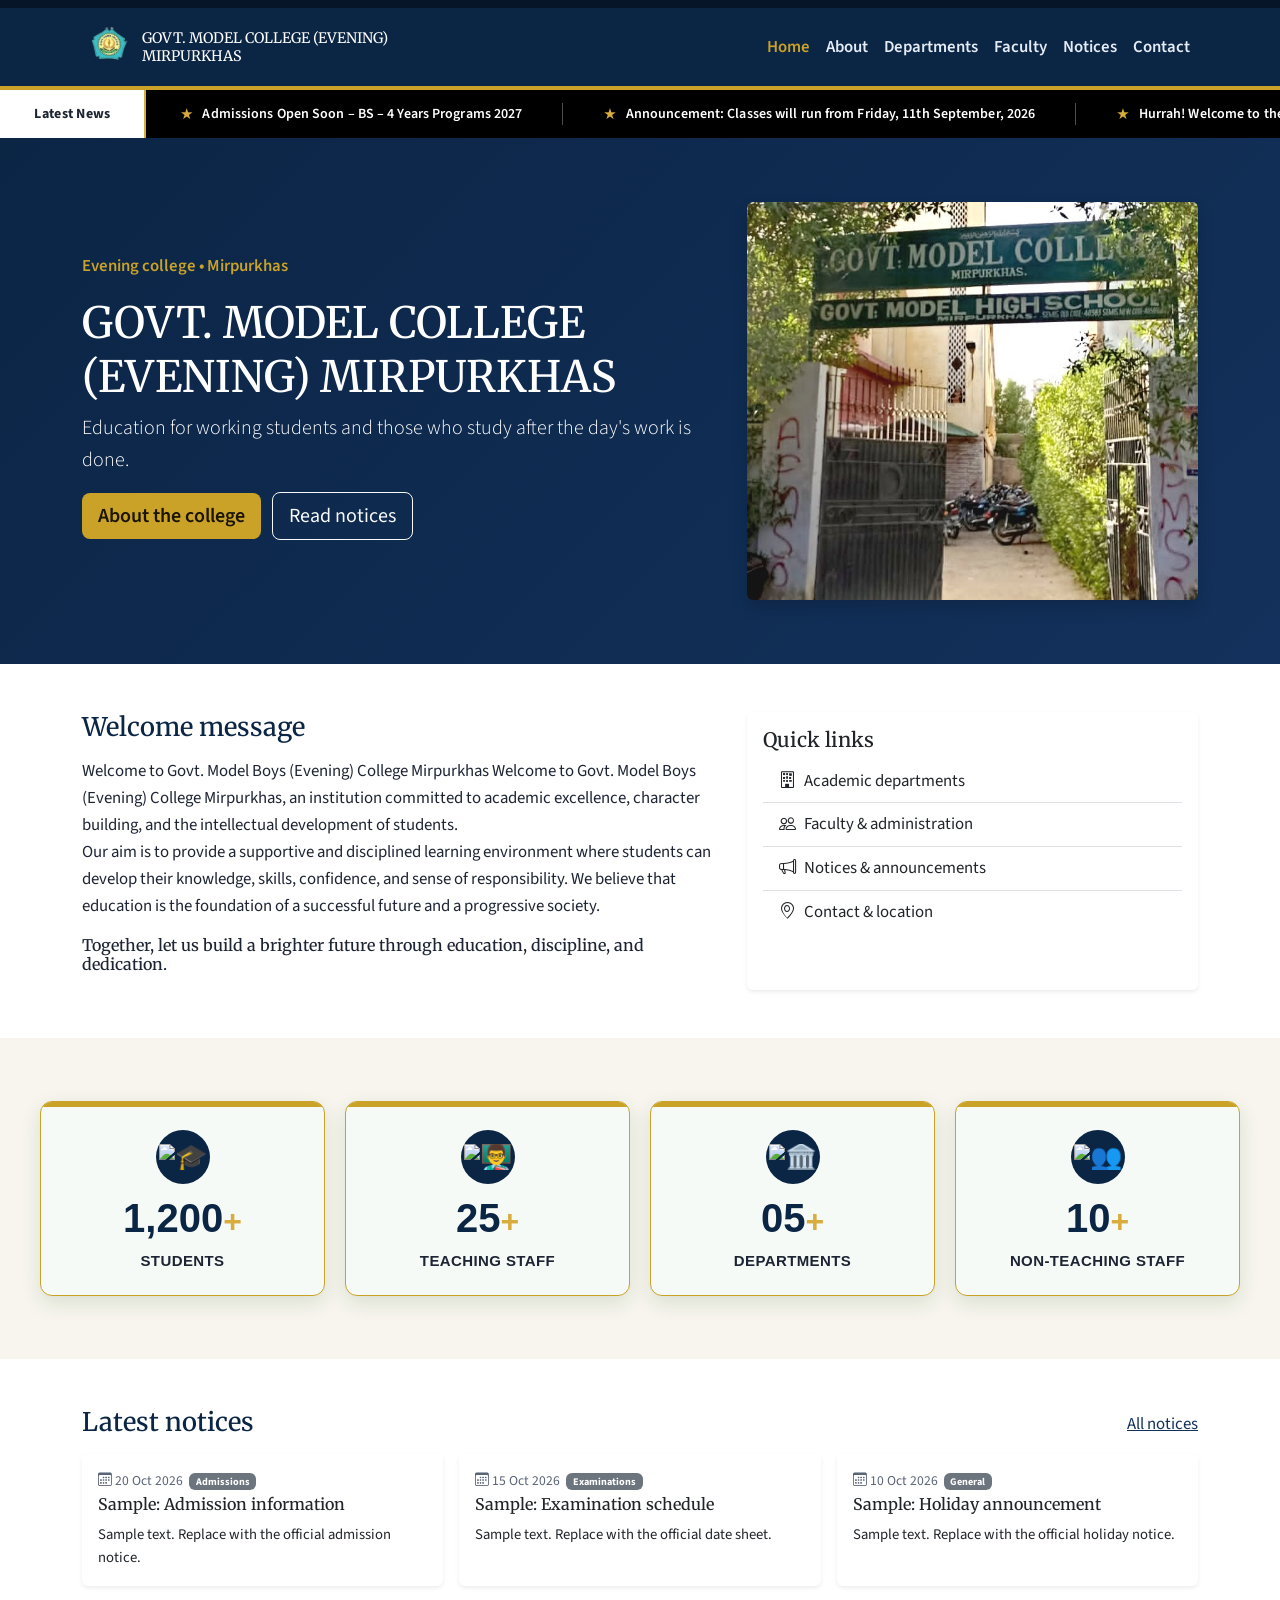
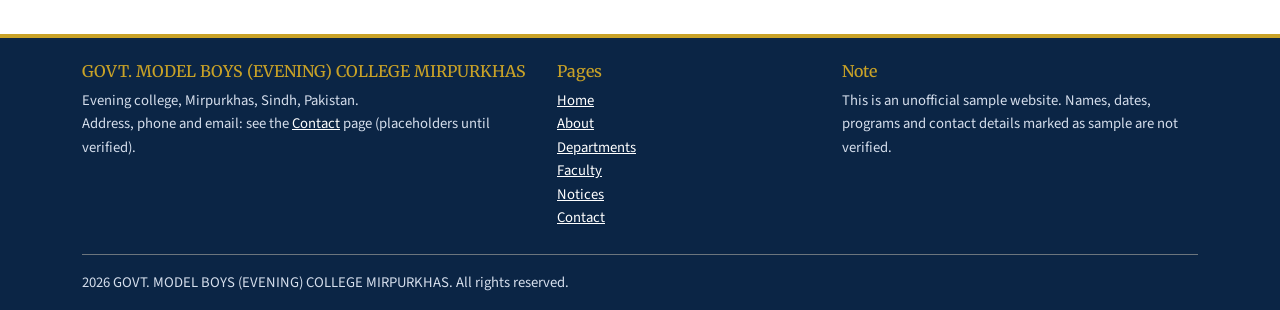
==== index.html @ 24ce6846 "Add files via upload" ====
<!DOCTYPE html>
<html lang="en"><head><meta charset="utf-8"><meta name="viewport" content="width=device-width, initial-scale=1">
<title>Home | GOVT. MODEL COLLEGE (EVENING) MIRPURKHAS</title>
<meta name="description" content="Official-style website of Govt. Model Boys (Evening) College Mirpurkhas: about, departments, faculty, notices and contact.">
<meta property="og:title" content="Home | GOVT. MODEL BOYS (EVENING) COLLEGE MIRPURKHAS"><meta property="og:description" content="Official-style website of Govt. Model Boys (Evening) College Mirpurkhas: about, departments, faculty, notices and contact."><meta property="og:type" content="website">
<link href="https://cdn.jsdelivr.net/npm/bootstrap@5.3.3/dist/css/bootstrap.min.css" rel="stylesheet">
<link href="https://cdn.jsdelivr.net/npm/bootstrap-icons@1.11.3/font/bootstrap-icons.min.css" rel="stylesheet">
<link href="https://fonts.googleapis.com/css2?family=Merriweather:wght@700&family=Source+Sans+3:wght@400;600&display=swap" rel="stylesheet">
<link href="css/style.css" rel="stylesheet">
</head>

<body>
	<a class="skip-link" href="#main">Skip to main content</a>

	<div class="topbar py-1">
	</div>
	<nav class="navbar navbar-expand-lg site-nav" aria-label="Main navigation">
		<div class="container">
			<a class="navbar-brand d-flex align-items-center gap-2" href="index.html"><img src="img/logo.png" alt="College logo placeholder" width="52" height="52">
				<span class="brand-name">GOVT. MODEL COLLEGE (EVENING) MIRPURKHAS</span>
			</a>
			<button class="navbar-toggler" type="button" data-bs-toggle="collapse" data-bs-target="#menu" aria-controls="menu" aria-expanded="false" aria-label="Toggle navigation">
				<span class="navbar-toggler-icon"></span>
			</button>
			<div class="collapse navbar-collapse" id="menu"><ul class="navbar-nav ms-auto"><li class="nav-item"><a class="nav-link active" href="index.html" aria-current="page">Home</a></li><li class="nav-item"><a class="nav-link" href="about.html">About</a></li><li class="nav-item"><a class="nav-link" href="departments.html">Departments</a></li><li class="nav-item"><a class="nav-link" href="faculty.html">Faculty</a></li><li class="nav-item"><a class="nav-link" href="notices.html">Notices</a></li><li class="nav-item"><a class="nav-link" href="contact.html">Contact</a></li></ul>
			</div>
		</div>
	</nav>
<section>
	<div class="giaccs-ticker-bar">

    <!-- LEFT LABEL -->

    <div class="giaccs-ticker-label">
        Latest News
    </div>


    <!-- MOVING AREA -->

    <div class="giaccs-ticker-window">

        <div class="giaccs-ticker-track" id="giaccsTickerTrack"><div class="giaccs-ticker-item"><span class="giaccs-ticker-star">★</span><a href="https://giaccsuk.edu.pk/admissions-open-soon-bs-4-years-programs-2027/" target="_blank" rel="noopener noreferrer">Admissions Open Soon – BS – 4 Years Programs 2027</a></div><span class="giaccs-ticker-separator"></span><div class="giaccs-ticker-item"><span class="giaccs-ticker-star">★</span><a href="https://giaccsuk.edu.pk/announcement-classes-will-run-from-friday-11th-september-2026/" target="_blank" rel="noopener noreferrer">Announcement: Classes will run from Friday, 11th September, 2026</a></div><span class="giaccs-ticker-separator"></span><div class="giaccs-ticker-item"><span class="giaccs-ticker-star">★</span><a href="https://giaccsuk.edu.pk/hurrah-welcome-to-the-official-website-of-govt-islamia-arts-commerce-college-sukkur-sindh/" target="_blank" rel="noopener noreferrer">Hurrah! Welcome to the Official Website of Govt Model Arts &amp; Commerce College, Mirpurkhas Sindh</a></div><span class="giaccs-ticker-separator"></span><div class="giaccs-ticker-old-posts"><span class="old-star">★</span><a href="/blog/" target="_blank" rel="noopener noreferrer">Missed Old Post..! Please Click Here</a></div><span class="giaccs-ticker-separator"></span><div class="giaccs-ticker-item"><span class="giaccs-ticker-star">★</span><a href="https://giaccsuk.edu.pk/admissions-open-soon-bs-4-years-programs-2027/" target="_blank" rel="noopener noreferrer">Admissions Open Soon – BS – 4 Years Programs 2027</a></div><span class="giaccs-ticker-separator"></span><div class="giaccs-ticker-item"><span class="giaccs-ticker-star">★</span><a href="https://giaccsuk.edu.pk/announcement-classes-will-run-from-friday-11th-september-2026/" target="_blank" rel="noopener noreferrer">Announcement: Classes will run from Friday, 11th September, 2026</a></div><span class="giaccs-ticker-separator"></span><div class="giaccs-ticker-item"><span class="giaccs-ticker-star">★</span><a href="https://giaccsuk.edu.pk/hurrah-welcome-to-the-official-website-of-govt-islamia-arts-commerce-college-sukkur-sindh/" target="_blank" rel="noopener noreferrer">Hurrah! Welcome to the Official Website of Govt Islamia Arts &amp; Commerce College, Sukkur Sindh</a></div><span class="giaccs-ticker-separator"></span><div class="giaccs-ticker-old-posts"><span class="old-star">★</span><a href="/blog/" target="_blank" rel="noopener noreferrer">Missed Old Post..! Please Click Here</a></div><span class="giaccs-ticker-separator"></span></div>

    </div>

</div>
</section>
<main id="main">

<section class="hero"><div class="container"><div class="row align-items-center g-4">
<div class="col-lg-7">
	<p class="hero-kicker">Evening college &bull; Mirpurkhas</p>
	<h1>GOVT. MODEL COLLEGE (EVENING)  MIRPURKHAS</h1>
<p class="lead">Education for working students and those who study after the day's work is done.</p>
<a class="btn btn-gold btn-lg me-2 mb-2" href="about.html">About the college</a>
<a class="btn btn-outline-light btn-lg mb-2" href="notices.html">Read notices</a>
</div>
<div class="col-lg-5">
	<img class="img-fluid rounded shadow" src="img/home.jpg" alt="Campus image placeholder" width="640" height="420">
</div>
</div>
</div>

</section>


<section class="section"><div class="container"><div class="row g-4">
<div class="col-lg-7">
	<h2>Welcome message </h2>
	<p>Welcome to Govt. Model Boys (Evening) College Mirpurkhas

Welcome to Govt. Model Boys (Evening) College Mirpurkhas, an institution committed to academic excellence, character building, and the intellectual development of students.
<br>
Our aim is to provide a supportive and disciplined learning environment where students can develop their knowledge, skills, confidence, and sense of responsibility. We believe that education is the foundation of a successful future and a progressive society.
<br>
	</p>
		<h3 class="h6">Together, let us build a brighter future through education, discipline, and dedication.</p>
	</div>
<div class="col-lg-5">
	<div class="card h-100 border-0 shadow-sm"><div class="card-body">
		<h2 class="h5">Quick links</h2>
		<div class="list-group list-group-flush">
<a class="list-group-item list-group-item-action" href="departments.html"><i class="bi bi-building me-2"></i>Academic departments</a>
<a class="list-group-item list-group-item-action" href="faculty.html"><i class="bi bi-people me-2"></i>Faculty &amp; administration</a>
<a class="list-group-item list-group-item-action" href="notices.html"><i class="bi bi-megaphone me-2"></i>Notices &amp; announcements</a>
<a class="list-group-item list-group-item-action" href="contact.html"><i class="bi bi-geo-alt me-2"></i>Contact &amp; location</a></div></div></div></div></div></div></section>


<section class="section alt">

	<div class="giaccs-stats">

    <div class="giaccs-stats-grid">


        <!-- STUDENTS -->
        <div class="giaccs-stat-card">

            <div class="giaccs-stat-icon" aria-hidden="true">
                <img draggable="false" role="img" class="emoji" alt="🎓" src="https://s.w.org/images/core/emoji/17.0.2/svg/1f393.svg">
            </div>

            <div class="giaccs-stat-number">
                <span class="giaccs-counter" data-target="1200">1,200</span><span class="giaccs-stat-plus">+</span>
            </div>

            <div class="giaccs-stat-title">
                Students
            </div>

        </div>


        <!-- TEACHING STAFF -->
        <div class="giaccs-stat-card">

            <div class="giaccs-stat-icon" aria-hidden="true">
                <img draggable="false" role="img" class="emoji" alt="👨&zwj;🏫" src="https://s.w.org/images/core/emoji/17.0.2/svg/1f468-200d-1f3eb.svg">
            </div>

            <div class="giaccs-stat-number">
                <span class="giaccs-counter" data-target="25">25</span><span class="giaccs-stat-plus">+</span>
            </div>

            <div class="giaccs-stat-title">
                Teaching Staff
            </div>

        </div>


        <!-- DEPARTMENTS -->
        <div class="giaccs-stat-card">

            <div class="giaccs-stat-icon" aria-hidden="true">
                <img draggable="false" role="img" class="emoji" alt="🏛️" src="https://s.w.org/images/core/emoji/17.0.2/svg/1f3db.svg">
            </div>

            <div class="giaccs-stat-number">
                <span class="giaccs-counter" data-target="20">05</span><span class="giaccs-stat-plus">+</span>
            </div>

            <div class="giaccs-stat-title">
                Departments
            </div>

        </div>


        <!-- NON-TEACHING STAFF -->
        <div class="giaccs-stat-card">

            <div class="giaccs-stat-icon" aria-hidden="true">
                <img draggable="false" role="img" class="emoji" alt="👥" src="https://s.w.org/images/core/emoji/17.0.2/svg/1f465.svg">
            </div>

            <div class="giaccs-stat-number">
                <span class="giaccs-counter" data-target="40">10</span><span class="giaccs-stat-plus">+</span>
            </div>

            <div class="giaccs-stat-title">
                Non-Teaching Staff
            </div>

        </div>


    </div>

</div>
</section>

<section class="section">
	<div class="container">
		<div class="d-flex justify-content-between align-items-end mb-3"><h2 class="mb-0">Latest notices</h2><a href="notices.html">All notices</a>
		</div>
		<div id="latest-notices" class="row g-3">
			
		</div>
	</div>

</section>

</main>


<footer class="site-footer">
	<div class="container">
		<div class="row g-4 py-4">
			<div class="col-md-5">
				<h2 class="h6 text-gold">GOVT. MODEL BOYS (EVENING) COLLEGE MIRPURKHAS</h2>
				<p class="small mb-0">Evening college, Mirpurkhas, Sindh, Pakistan.<br>Address, phone and email: see the <a href="contact.html">Contact</a> page (placeholders until verified).</p>
			</div>
<div class="col-6 col-md-3">
	<h2 class="h6 text-gold">Pages</h2>
	<ul class="list-unstyled small mb-0"><li><a href="index.html">Home</a></li><li><a href="about.html">About</a>
	</li>
	<li>
		<a href="departments.html">Departments</a>
	</li>
	<li>
		<a href="faculty.html">Faculty</a>
	</li>
	<li>
		<a href="notices.html">Notices</a></li><li><a href="contact.html">Contact</a>
		</li>
	</ul>
</div>

<div class="col-6 col-md-4">
	<h2 class="h6 text-gold">Note</h2>
	<p class="small mb-0">This is an unofficial sample website. Names, dates, programs and contact details marked as sample are not verified.</p>
	</div>
</div>

<div class="border-top border-secondary py-3 small">
	<span id="year">2026</span> GOVT. MODEL BOYS (EVENING) COLLEGE MIRPURKHAS. All rights reserved.
</div>
</div>
</footer>

<script src="https://cdn.jsdelivr.net/npm/bootstrap@5.3.3/dist/js/bootstrap.bundle.min.js"></script>

<script src="js/script.js"></script>

</body>

<style>
.giaccs-stats {
    width: 100%;
    max-width: 1200px;
    margin: 0 auto;
    padding: 15px 0;
    font-family: Arial, sans-serif;
    box-sizing: border-box;
}

.giaccs-stats-grid {
    display: grid;
    grid-template-columns: repeat(4, minmax(0, 1fr));
    gap: 20px;
}

.giaccs-stat-card {
    position: relative;
    min-height: 185px;
    padding: 28px 20px 24px;
    box-sizing: border-box;
    text-align: center;
    background: #F6FAF6;
    border: 1px solid #c9a227;
    border-radius: 12px;
    box-shadow: 0 7px 20px rgba(3,75,11,.12);
    transition: transform .3s ease, box-shadow .3s ease;
    overflow: hidden;
}

.giaccs-stat-card::before {
    content: "";
    position: absolute;
    top: 0;
    left: 0;
    width: 100%;
    height: 5px;
    background: #c9a227;
}

.giaccs-stat-card:nth-child(even)::before {
    background: ##c9a227;
}

.giaccs-stat-card:hover {
    transform: translateY(-7px);
    box-shadow: 0 14px 28px rgba(3,75,11,.18);
}


/* Icon */
.giaccs-stat-icon {
    width: 54px;
    height: 54px;
    margin: 0 auto 12px;
    display: flex;
    align-items: center;
    justify-content: center;
    border-radius: 50%;
    background: #0b2545;
    color: #FFFFFF;
    font-size: 26px;
    line-height: 1;
}

.giaccs-stat-card:nth-child(even) .giaccs-stat-icon {
    background: #0b2545;
    color: #0b2545;
}


/* Number */
.giaccs-stat-number {
    margin: 0;
    font-size: 40px;
    line-height: 1.1;
    font-weight: 800;
    color: #0b2545;
    font-variant-numeric: tabular-nums;
}


/* Plus */
.giaccs-stat-plus {
    font-size: 32px;
    font-weight: 800;
    color: #D8AD3D;
}


/* Title */
.giaccs-stat-title {
    margin-top: 10px;
    font-size: 15px;
    line-height: 1.4;
    font-weight: 700;
    color: #1d2433;
    text-transform: uppercase;
    letter-spacing: .4px;
}


/* Tablet */
@media (max-width: 991px) {

    .giaccs-stats-grid {
        grid-template-columns: repeat(2, minmax(0, 1fr));
        gap: 16px;
    }

    .giaccs-stat-card {
        min-height: 175px;
    }
}


/* Mobile */
@media (max-width: 600px) {

    .giaccs-stats {
        padding: 8px 0;
    }

    .giaccs-stats-grid {
        grid-template-columns: repeat(2, minmax(0, 1fr));
        gap: 11px;
    }

    .giaccs-stat-card {
        min-height: 155px;
        padding: 21px 10px 18px;
        border-radius: 9px;
    }

    .giaccs-stat-icon {
        width: 42px;
        height: 42px;
        margin-bottom: 9px;
        font-size: 20px;
    }

    .giaccs-stat-number {
        font-size: 30px;
    }

    .giaccs-stat-plus {
        font-size: 24px;
    }

    .giaccs-stat-title {
        margin-top: 8px;
        font-size: 11px;
        letter-spacing: .2px;
    }
}


/* =========================================================
   MAIN TICKER
========================================================= */

#giaccs-news-ticker{
    width:100%;
    box-sizing:border-box;
    font-family:Arial,Helvetica,sans-serif;
}


/* =========================================================
   TICKER BAR
========================================================= */

.giaccs-ticker-bar{

    width:100%;

    height:48px;

    display:flex;
    align-items:center;

    background:black;

    border-top:2px solid ##c9a227;
    border-bottom:2px solid ##c9a227;

    overflow:hidden;

    box-sizing:border-box;

    box-shadow:
        0 3px 10px rgba(0,0,0,.10);
}


/* =========================================================
   LEFT LABEL
========================================================= */

.giaccs-ticker-label{

    height:100%;

    min-width:145px;

    padding:0 18px;

    display:flex;
    align-items:center;
    justify-content:center;

    background:#FFFFFF;

    color:#1d2433;

    font-size:14px;

    font-weight:700;

    letter-spacing:.3px;

    white-space:nowrap;

    position:relative;

    z-index:5;

    box-sizing:border-box;
}


/* =========================================================
   GOLD SEPARATOR
========================================================= */

.giaccs-ticker-label::after{

    content:"";

    position:absolute;

    right:-1px;
    top:0;

    width:2px;
    height:100%;

    background:#D8AD3D;
}


/* =========================================================
   MOVING WINDOW
========================================================= */

.giaccs-ticker-window{

    flex:1;

    height:100%;

    overflow:hidden;

    position:relative;

    display:flex;
    align-items:center;
}


/* =========================================================
   MOVING TRACK
========================================================= */

.giaccs-ticker-track{

    display:flex;
    align-items:center;

    width:max-content;

    height:100%;

    animation:
        giaccsTickerMove 34s linear infinite;

    will-change:transform;
}


/* =========================================================
   PAUSE ON HOVER
========================================================= */

.giaccs-ticker-window:hover
.giaccs-ticker-track{

    animation-play-state:paused;
}


/* =========================================================
   EACH POST
========================================================= */

.giaccs-ticker-item{

    display:flex;
    align-items:center;

    height:100%;

    flex-shrink:0;

    padding:0 35px;

    box-sizing:border-box;
}


/* =========================================================
   STAR
========================================================= */

.giaccs-ticker-star{

    color:#D8AD3D;

    font-size:15px;

    font-weight:700;

    margin-right:9px;

    line-height:1;
}


/* =========================================================
   POST LINK
========================================================= */

.giaccs-ticker-item a{

    color:#FFFFFF !important;

    text-decoration:none !important;

    font-size:14px;

    font-weight:600;

    letter-spacing:.1px;

    white-space:nowrap;

    transition:
        color .2s ease;
}


/* =========================================================
   POST HOVER
========================================================= */

.giaccs-ticker-item a:hover{

    color:#D8AD3D !important;

}


/* =========================================================
   SEPARATOR
========================================================= */

.giaccs-ticker-separator{

    width:1px;

    height:22px;

    background:rgba(255,255,255,.30);

    margin:0 5px;

    flex-shrink:0;
}


/* =========================================================
   OLD POSTS LINK
========================================================= */

.giaccs-ticker-old-posts{

    display:flex;

    align-items:center;

    height:100%;

    flex-shrink:0;

    padding:0 35px;
}


/* GOLD STAR */

.giaccs-ticker-old-posts .old-star{

    color:#D8AD3D;

    font-size:15px;

    margin-right:9px;

    line-height:1;
}


/* OLD POSTS LINK */

.giaccs-ticker-old-posts a{

    color:#D8AD3D !important;

    text-decoration:none !important;

    font-size:14px;

    font-weight:700;

    white-space:nowrap;

    transition:
        color .2s ease,
        text-shadow .2s ease;
}


/* =========================================================
   OLD POSTS HOVER
========================================================= */

.giaccs-ticker-old-posts a:hover{

    color:#FFFFFF !important;

    text-shadow:
        0 0 6px rgba(216,173,61,.65);
}


/* =========================================================
   LOADING
========================================================= */

.giaccs-ticker-loading{

    color:#FFFFFF;

    font-size:13px;

    font-weight:600;

    padding-left:25px;

    white-space:nowrap;
}


/* =========================================================
   ERROR
========================================================= */

.giaccs-ticker-error{

    color:#FFFFFF;

    font-size:13px;

    font-weight:600;

    padding-left:25px;

    white-space:nowrap;
}


/* =========================================================
   ANIMATION
========================================================= */

@keyframes giaccsTickerMove{

    0%{

        transform:translateX(0);

    }

    100%{

        transform:translateX(-50%);

    }

}


/* =========================================================
   MOBILE
========================================================= */

@media(max-width:700px){

    .giaccs-ticker-bar{

        height:44px;

    }


    .giaccs-ticker-label{

        min-width:105px;

        padding:0 10px;

        font-size:12px;

    }


    .giaccs-ticker-item{

        padding:0 22px;

    }


    .giaccs-ticker-item a{

        font-size:13px;

        font-weight:600;

    }


    .giaccs-ticker-star{

        font-size:13px;

        margin-right:7px;

    }


    .giaccs-ticker-old-posts{

        padding:0 22px;

    }


    .giaccs-ticker-old-posts a{

        font-size:13px;

    }


    .giaccs-ticker-track{

        animation-duration:30s;

    }

}


/* =========================================================
   SMALL MOBILE
========================================================= */

@media(max-width:420px){

    .giaccs-ticker-label{

        min-width:92px;

        padding:0 8px;

        font-size:11px;

    }


    .giaccs-ticker-item{

        padding:0 18px;

    }


    .giaccs-ticker-item a{

        font-size:12px;

        font-weight:600;

    }


    .giaccs-ticker-old-posts{

        padding:0 18px;

    }


    .giaccs-ticker-old-posts a{

        font-size:12px;

    }

}

</style>
</html>
---- css/style.css ----
/* Shared styles. Edit the colour variables below to re-theme the site. */
:root{--navy:#0b2545;--navy2:#13315c;--gold:#c9a227;--goldd:#8a6d0b;--ivory:#f7f5ee;--ink:#1d2433}
body{font-family:"Source Sans 3",system-ui,sans-serif;color:var(--ink);font-size:1.05rem;line-height:1.6}
h1,h2,h3,.brand-name{font-family:Merriweather,Georgia,serif;color:var(--navy)}
h2{font-size:1.6rem;margin-bottom:1rem}
a{color:var(--navy2)}
.skip-link{position:absolute;left:-999px;background:var(--gold);color:#000;padding:.5rem 1rem;z-index:2000}.skip-link:focus{left:0}
:focus-visible{outline:3px solid var(--gold);outline-offset:2px}
.topbar{background:#061528;color:#dfe6f1}
.badge-sample{background:var(--gold);color:#241c00;font-size:.65rem;vertical-align:middle;letter-spacing:.03em}
.site-nav{background:var(--navy);border-bottom:4px solid var(--gold)}
.brand-name{color:#fff;font-size:.9rem;line-height:1.25;max-width:280px;white-space:normal}
.site-nav .nav-link{color:#e6ecf5;font-weight:600;padding:.6rem .9rem}
.site-nav .nav-link:hover,.site-nav .nav-link.active{color:var(--gold)}
.site-nav .navbar-toggler{border-color:rgba(255,255,255,.5);background:#fff}
.hero{background:linear-gradient(135deg,var(--navy),var(--navy2));color:#fff;padding:4rem 0}
.hero h1{color:#fff;font-size:clamp(1.7rem,4vw,2.7rem);line-height:1.25}
.hero-kicker{color:var(--gold);font-weight:600}
.page-hero{background:var(--navy);color:#e6ecf5;padding:2.5rem 0;border-bottom:4px solid var(--gold)}
.page-hero h1{color:#fff;font-size:clamp(1.6rem,3.5vw,2.3rem)}
.btn-gold{background:var(--gold);color:#1a1400;font-weight:600;border:0}.btn-gold:hover{background:#dcb43a;color:#1a1400}
.btn-navy{background:var(--navy);color:#fff}.btn-navy:hover{background:var(--navy2);color:#fff}
.section{padding:3rem 0}.section.alt{background:var(--ivory)}
.feature{border:0;border-top:4px solid var(--gold);box-shadow:0 1px 6px rgba(0,0,0,.08)}
.feature i{font-size:2rem;color:var(--goldd)}
.text-gold{color:var(--gold)}.text-gold-d{color:var(--goldd)}
.notice-card{border-left:5px solid var(--gold)}
.notice-meta{font-size:.85rem;color:#5a6477}
.map-box{background:var(--ivory);border:2px dashed #b9b39d;border-radius:.5rem;min-height:200px;display:flex;flex-direction:column;align-items:center;justify-content:center;text-align:center;padding:1rem;font-size:.95rem}
.map-box i{font-size:2.5rem;color:var(--navy)}
.contact-list li{display:flex;gap:.75rem;margin-bottom:.75rem}.contact-list i{color:var(--goldd)}
.site-footer{background:var(--navy);color:#d5deec;border-top:4px solid var(--gold)}
.site-footer a{color:#fff}
@media (prefers-reduced-motion:reduce){*{scroll-behavior:auto!important;transition:none!important}}
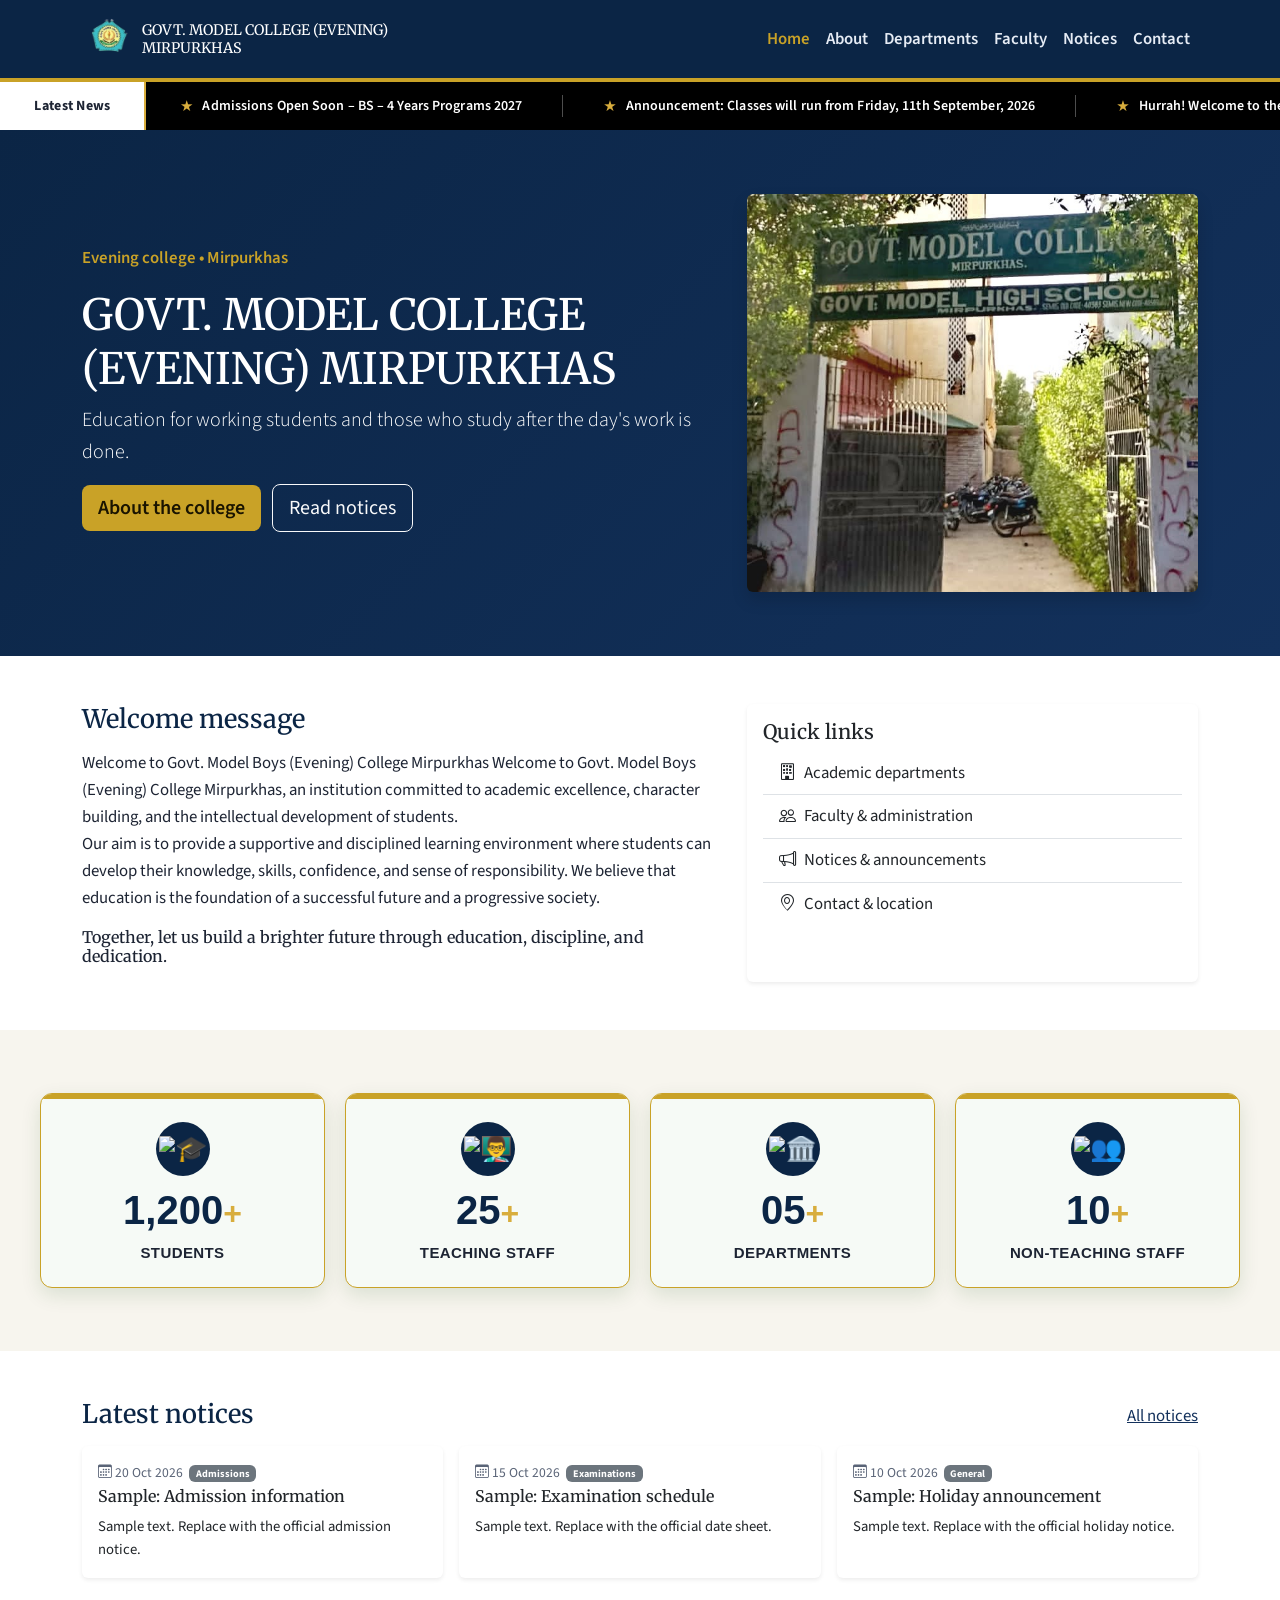
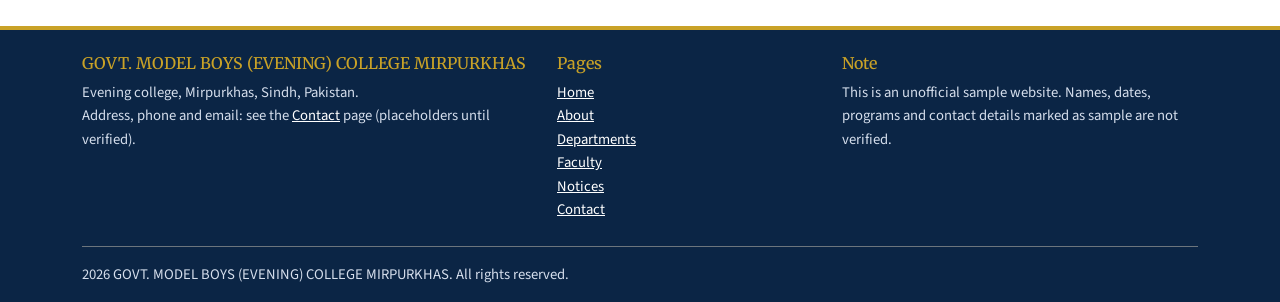
==== commit f8a8afd0: "index.html" ====
--- a/index.html
+++ b/index.html
@@ -11,9 +11,6 @@
 
 <body>
 	<a class="skip-link" href="#main">Skip to main content</a>
-
-	<div class="topbar py-1">
-	</div>
 	<nav class="navbar navbar-expand-lg site-nav" aria-label="Main navigation">
 		<div class="container">
 			<a class="navbar-brand d-flex align-items-center gap-2" href="index.html"><img src="img/logo.png" alt="College logo placeholder" width="52" height="52">
@@ -859,4 +856,4 @@
 }
 
 </style>
-</html>+</html>
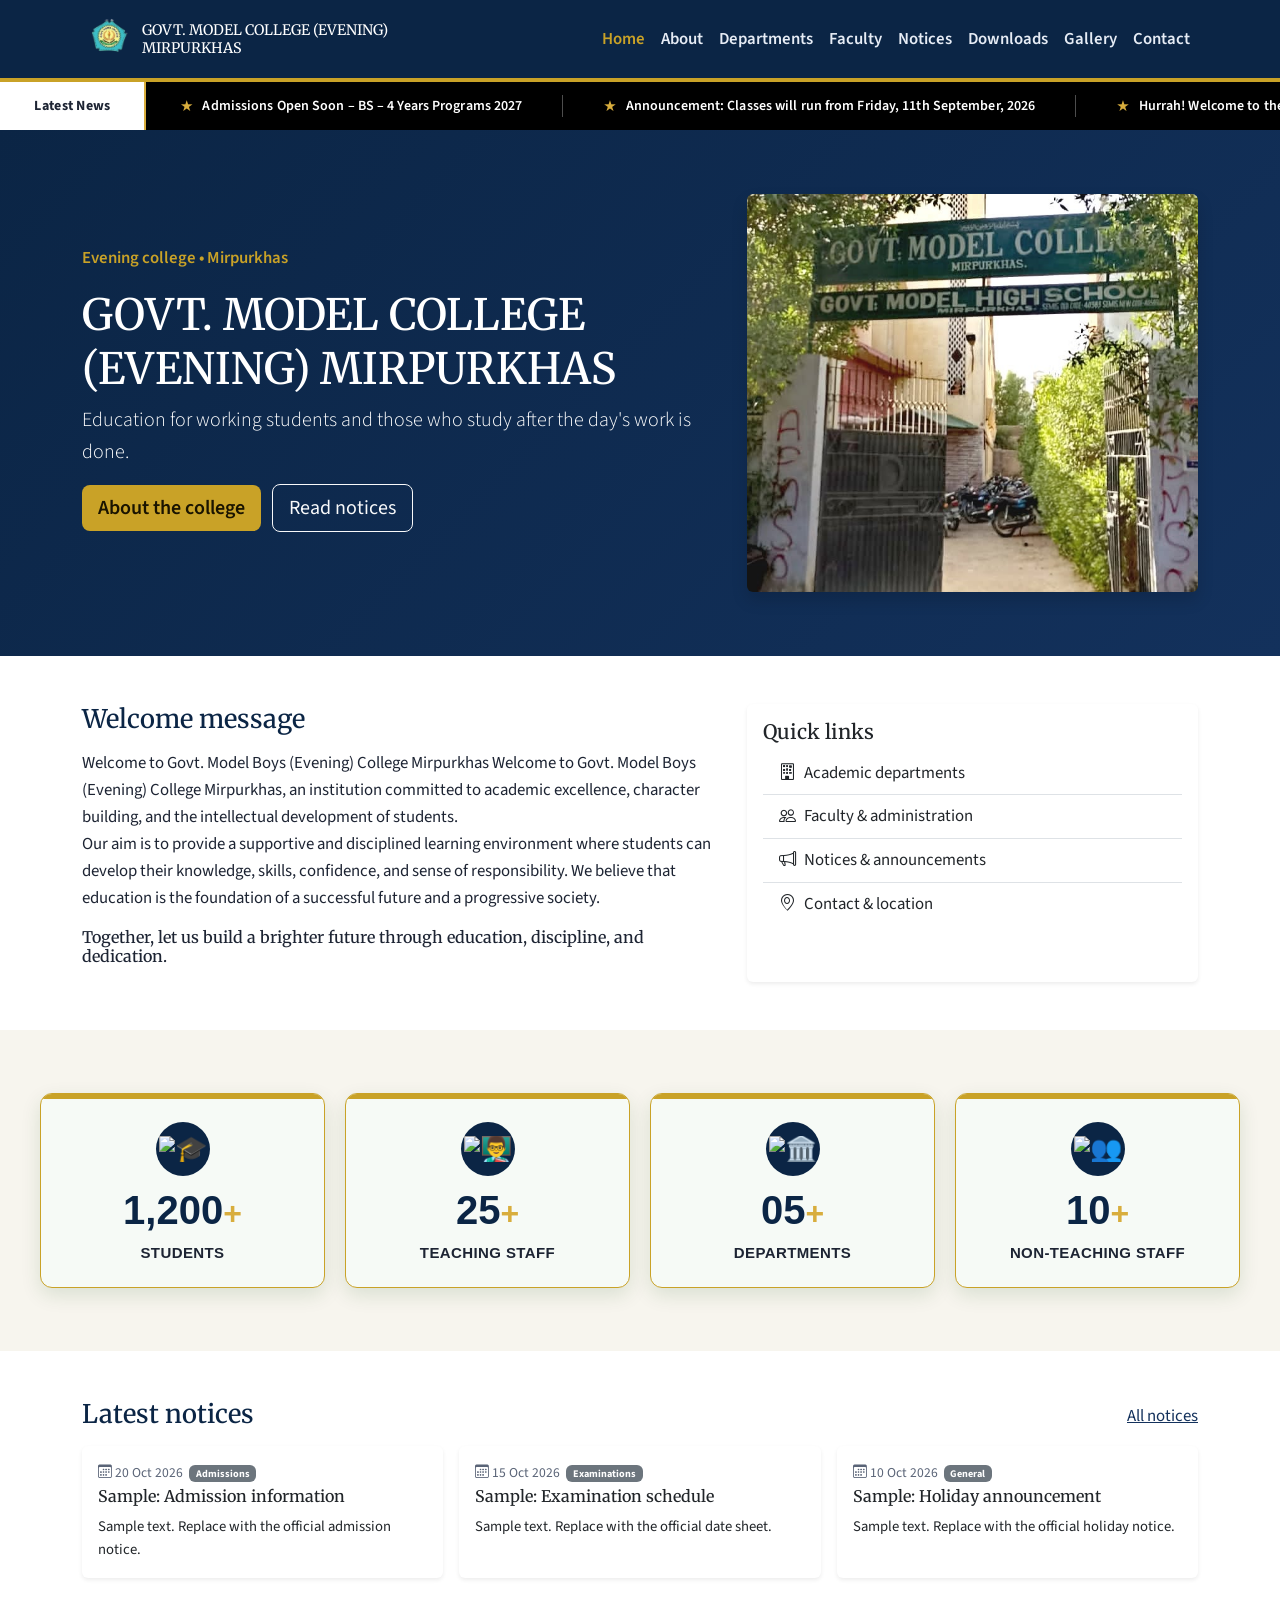
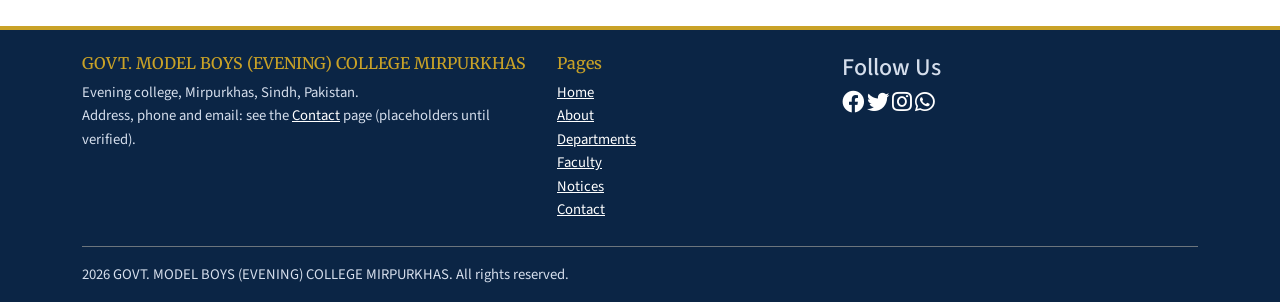
==== commit d2a33bc2: "Add files via upload" ====
--- a/index.html
+++ b/index.html
@@ -1,8 +1,13 @@
 <!DOCTYPE html>
-<html lang="en"><head><meta charset="utf-8"><meta name="viewport" content="width=device-width, initial-scale=1">
+<html lang="en">
+<head>
+<meta charset="utf-8">
+<meta name="viewport" content="width=device-width, initial-scale=1">
 <title>Home | GOVT. MODEL COLLEGE (EVENING) MIRPURKHAS</title>
 <meta name="description" content="Official-style website of Govt. Model Boys (Evening) College Mirpurkhas: about, departments, faculty, notices and contact.">
 <meta property="og:title" content="Home | GOVT. MODEL BOYS (EVENING) COLLEGE MIRPURKHAS"><meta property="og:description" content="Official-style website of Govt. Model Boys (Evening) College Mirpurkhas: about, departments, faculty, notices and contact."><meta property="og:type" content="website">
+<link rel="icon" type="image/x-icon" href="img/logo.png">
+<link rel="stylesheet" href="https://cdnjs.cloudflare.com/ajax/libs/font-awesome/5.15.1/css/all.min.css">
 <link href="https://cdn.jsdelivr.net/npm/bootstrap@5.3.3/dist/css/bootstrap.min.css" rel="stylesheet">
 <link href="https://cdn.jsdelivr.net/npm/bootstrap-icons@1.11.3/font/bootstrap-icons.min.css" rel="stylesheet">
 <link href="https://fonts.googleapis.com/css2?family=Merriweather:wght@700&family=Source+Sans+3:wght@400;600&display=swap" rel="stylesheet">
@@ -11,6 +16,8 @@
 
 <body>
 	<a class="skip-link" href="#main">Skip to main content</a>
+
+	
 	<nav class="navbar navbar-expand-lg site-nav" aria-label="Main navigation">
 		<div class="container">
 			<a class="navbar-brand d-flex align-items-center gap-2" href="index.html"><img src="img/logo.png" alt="College logo placeholder" width="52" height="52">
@@ -19,7 +26,16 @@
 			<button class="navbar-toggler" type="button" data-bs-toggle="collapse" data-bs-target="#menu" aria-controls="menu" aria-expanded="false" aria-label="Toggle navigation">
 				<span class="navbar-toggler-icon"></span>
 			</button>
-			<div class="collapse navbar-collapse" id="menu"><ul class="navbar-nav ms-auto"><li class="nav-item"><a class="nav-link active" href="index.html" aria-current="page">Home</a></li><li class="nav-item"><a class="nav-link" href="about.html">About</a></li><li class="nav-item"><a class="nav-link" href="departments.html">Departments</a></li><li class="nav-item"><a class="nav-link" href="faculty.html">Faculty</a></li><li class="nav-item"><a class="nav-link" href="notices.html">Notices</a></li><li class="nav-item"><a class="nav-link" href="contact.html">Contact</a></li></ul>
+			<div class="collapse navbar-collapse" id="menu">
+				<ul class="navbar-nav ms-auto">
+					<li class="nav-item"><a class="nav-link active" href="index.html" aria-current="page">Home</a></li>
+					<li class="nav-item"><a class="nav-link" href="about.html">About</a></li>
+					<li class="nav-item"><a class="nav-link" href="departments.html">Departments</a></li>
+					<li class="nav-item"><a class="nav-link" href="faculty.html">Faculty</a></li>
+					<li class="nav-item"><a class="nav-link" href="notices.html">Notices</a></li>
+					<li class="nav-item"><a class="nav-link" href="Downloads.html">Downloads</a></li>
+					<li class="nav-item"><a class="nav-link" href="Gallery.html">Gallery</a></li>
+					<li class="nav-item"><a class="nav-link" href="contact.html">Contact</a></li></ul>
 			</div>
 		</div>
 	</nav>
@@ -37,12 +53,54 @@
 
     <div class="giaccs-ticker-window">
 
-        <div class="giaccs-ticker-track" id="giaccsTickerTrack"><div class="giaccs-ticker-item"><span class="giaccs-ticker-star">★</span><a href="https://giaccsuk.edu.pk/admissions-open-soon-bs-4-years-programs-2027/" target="_blank" rel="noopener noreferrer">Admissions Open Soon – BS – 4 Years Programs 2027</a></div><span class="giaccs-ticker-separator"></span><div class="giaccs-ticker-item"><span class="giaccs-ticker-star">★</span><a href="https://giaccsuk.edu.pk/announcement-classes-will-run-from-friday-11th-september-2026/" target="_blank" rel="noopener noreferrer">Announcement: Classes will run from Friday, 11th September, 2026</a></div><span class="giaccs-ticker-separator"></span><div class="giaccs-ticker-item"><span class="giaccs-ticker-star">★</span><a href="https://giaccsuk.edu.pk/hurrah-welcome-to-the-official-website-of-govt-islamia-arts-commerce-college-sukkur-sindh/" target="_blank" rel="noopener noreferrer">Hurrah! Welcome to the Official Website of Govt Model Arts &amp; Commerce College, Mirpurkhas Sindh</a></div><span class="giaccs-ticker-separator"></span><div class="giaccs-ticker-old-posts"><span class="old-star">★</span><a href="/blog/" target="_blank" rel="noopener noreferrer">Missed Old Post..! Please Click Here</a></div><span class="giaccs-ticker-separator"></span><div class="giaccs-ticker-item"><span class="giaccs-ticker-star">★</span><a href="https://giaccsuk.edu.pk/admissions-open-soon-bs-4-years-programs-2027/" target="_blank" rel="noopener noreferrer">Admissions Open Soon – BS – 4 Years Programs 2027</a></div><span class="giaccs-ticker-separator"></span><div class="giaccs-ticker-item"><span class="giaccs-ticker-star">★</span><a href="https://giaccsuk.edu.pk/announcement-classes-will-run-from-friday-11th-september-2026/" target="_blank" rel="noopener noreferrer">Announcement: Classes will run from Friday, 11th September, 2026</a></div><span class="giaccs-ticker-separator"></span><div class="giaccs-ticker-item"><span class="giaccs-ticker-star">★</span><a href="https://giaccsuk.edu.pk/hurrah-welcome-to-the-official-website-of-govt-islamia-arts-commerce-college-sukkur-sindh/" target="_blank" rel="noopener noreferrer">Hurrah! Welcome to the Official Website of Govt Islamia Arts &amp; Commerce College, Sukkur Sindh</a></div><span class="giaccs-ticker-separator"></span><div class="giaccs-ticker-old-posts"><span class="old-star">★</span><a href="/blog/" target="_blank" rel="noopener noreferrer">Missed Old Post..! Please Click Here</a></div><span class="giaccs-ticker-separator"></span></div>
-
-    </div>
-
-</div>
+        <div class="giaccs-ticker-track" id="giaccsTickerTrack">
+        	<div class="giaccs-ticker-item">
+        		<span class="giaccs-ticker-star">★</span>
+        		<a href="#" target="_blank" rel="noopener noreferrer">Admissions Open Soon – BS – 4 Years Programs 2027</a>
+        	</div>
+        	<span class="giaccs-ticker-separator"></span>
+
+        	<div class="giaccs-ticker-item">
+        		<span class="giaccs-ticker-star">★</span>
+        		<a href="#" target="_blank" rel="noopener noreferrer">Announcement: Classes will run from Friday, 11th September, 2026</a>
+        	</div>
+
+        	<span class="giaccs-ticker-separator"></span>
+        	<div class="giaccs-ticker-item">
+        		<span class="giaccs-ticker-star">★</span>
+        		<a href="#" target="_blank" rel="noopener noreferrer">Hurrah! Welcome to the Official Website of Govt Model Arts &amp; Commerce College, Mirpurkhas Sindh</a>
+        	</div>
+
+        	<span class="giaccs-ticker-separator"></span>
+        	<div class="giaccs-ticker-old-posts">
+        		<span class="old-star">★</span>
+        		<a href="#" target="_blank" rel="noopener noreferrer">Missed Old Post..! Please Click Here</a>
+        	</div>
+
+        	<span class="giaccs-ticker-separator"></span>
+        	<div class="giaccs-ticker-item">
+        		<span class="giaccs-ticker-star">★</span>
+        		<a href="#" target="_blank" rel="noopener noreferrer">Admissions Open Soon – BS – 4 Years Programs 2027</a>
+        	</div>
+
+        	<span class="giaccs-ticker-separator"></span>
+        	<div class="giaccs-ticker-item">
+        		<span class="giaccs-ticker-star">★</span>
+        		<a href="#" target="_blank" rel="noopener noreferrer">Announcement: Classes will run from Friday, 11th September, 2026</a>
+        	</div>
+
+        	<span class="giaccs-ticker-separator"></span>
+        	<div class="giaccs-ticker-item"><span class="giaccs-ticker-star">★</span>
+        		<a href="#" target="_blank" rel="noopener noreferrer">Hurrah! Welcome to the Official Website of Govt Islamia Arts &amp; Commerce College, Sukkur Sindh</a></div>
+
+        	<span class="giaccs-ticker-separator"></span>
+        	<div class="giaccs-ticker-old-posts">
+        		<span class="old-star">★</span><a href="#" target="_blank" rel="noopener noreferrer">Missed Old Post..! Please Click Here</a></div><span class="giaccs-ticker-separator"></span>
+        	</div>
+        </div>
+	</div>
 </section>
+
 <main id="main">
 
 <section class="hero"><div class="container"><div class="row align-items-center g-4">
@@ -206,8 +264,13 @@
 </div>
 
 <div class="col-6 col-md-4">
-	<h2 class="h6 text-gold">Note</h2>
-	<p class="small mb-0">This is an unofficial sample website. Names, dates, programs and contact details marked as sample are not verified.</p>
+	<div class="col-md-4 col-sm-12" id="social">
+                <h4>Follow Us</h4>
+                <a href="https://www.facebook.com/"><i class="fab fa-facebook fa-lg"></i></a>
+                <a href="https://www.twitter.com/"><i class="fab fa-twitter fa-lg"></i></a>
+                <a href="https://www.instagram.com/"><i class="fab fa-instagram fa-lg"></i></a>
+                <a href="https://www.whatsapp.com/"><i class="fab fa-whatsapp fa-lg"></i></a>
+            </div>
 	</div>
 </div>
 
@@ -856,4 +919,4 @@
 }
 
 </style>
-</html>
+</html>
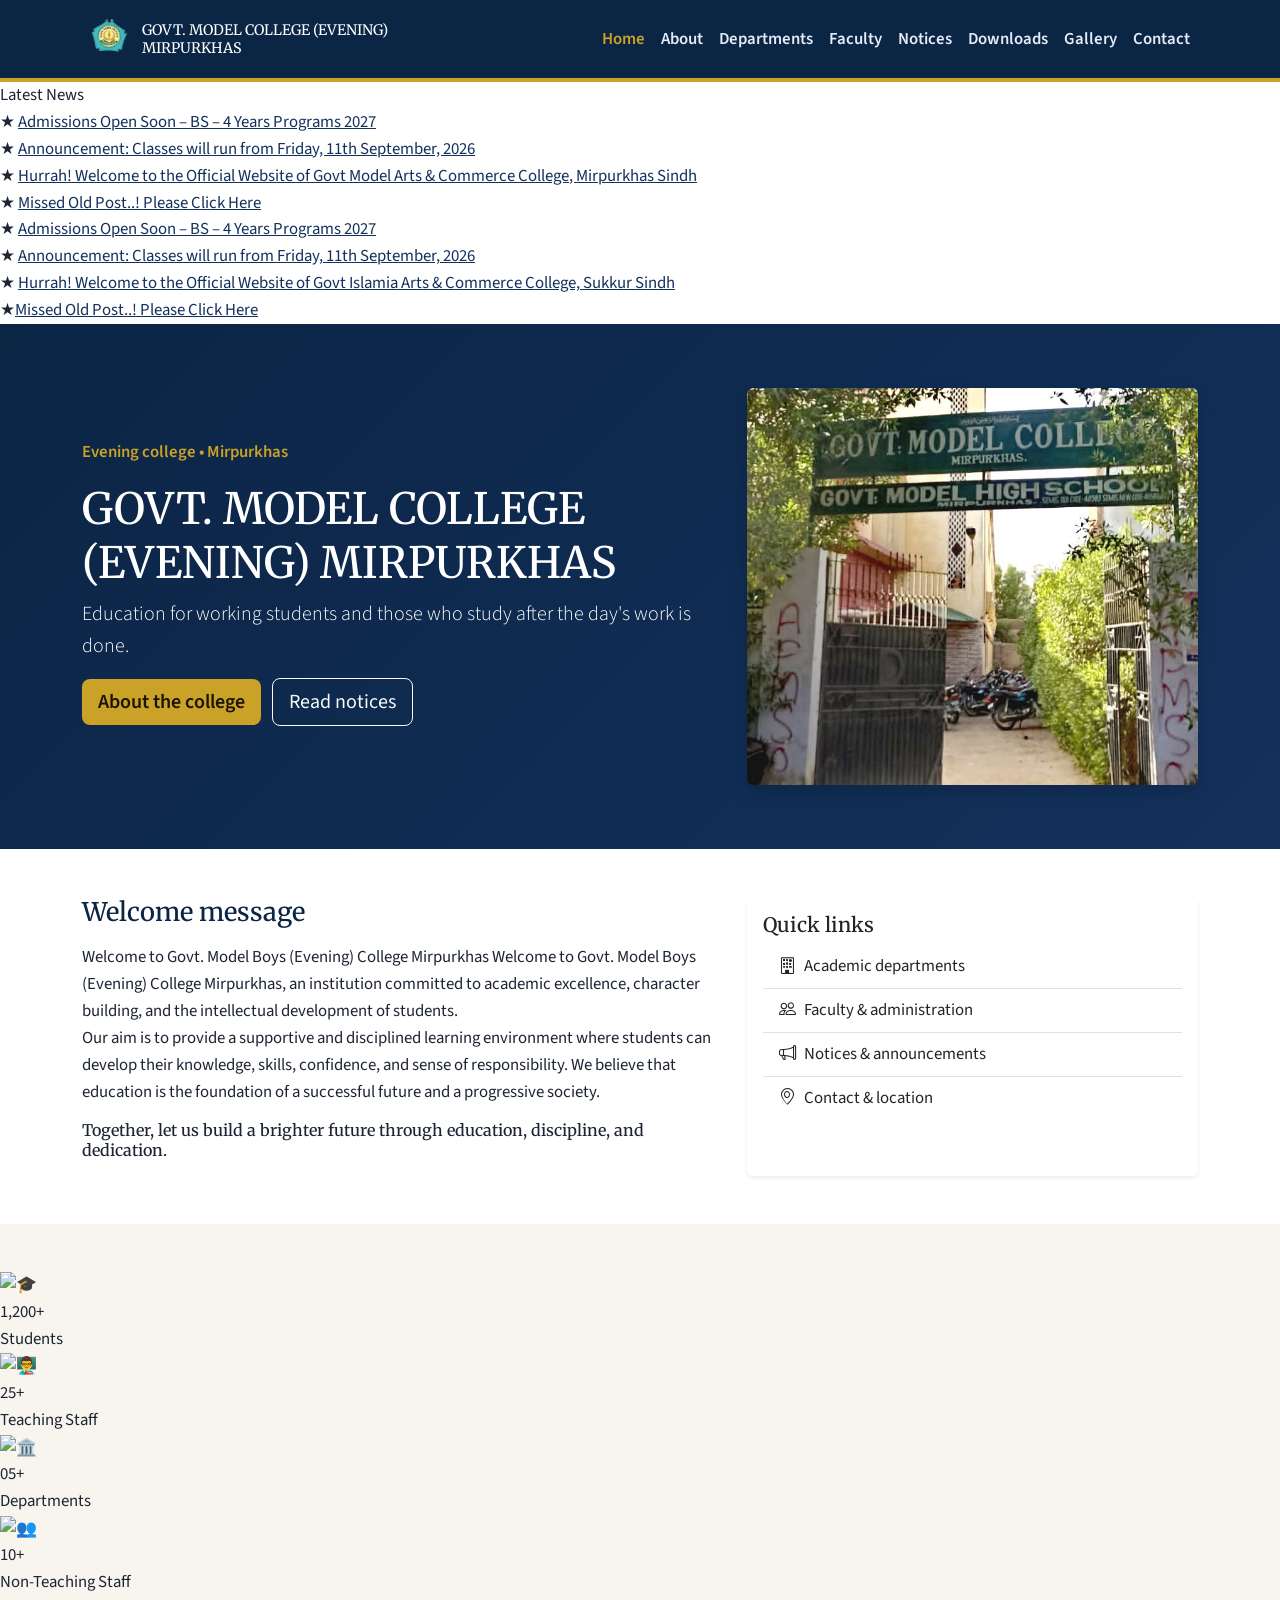
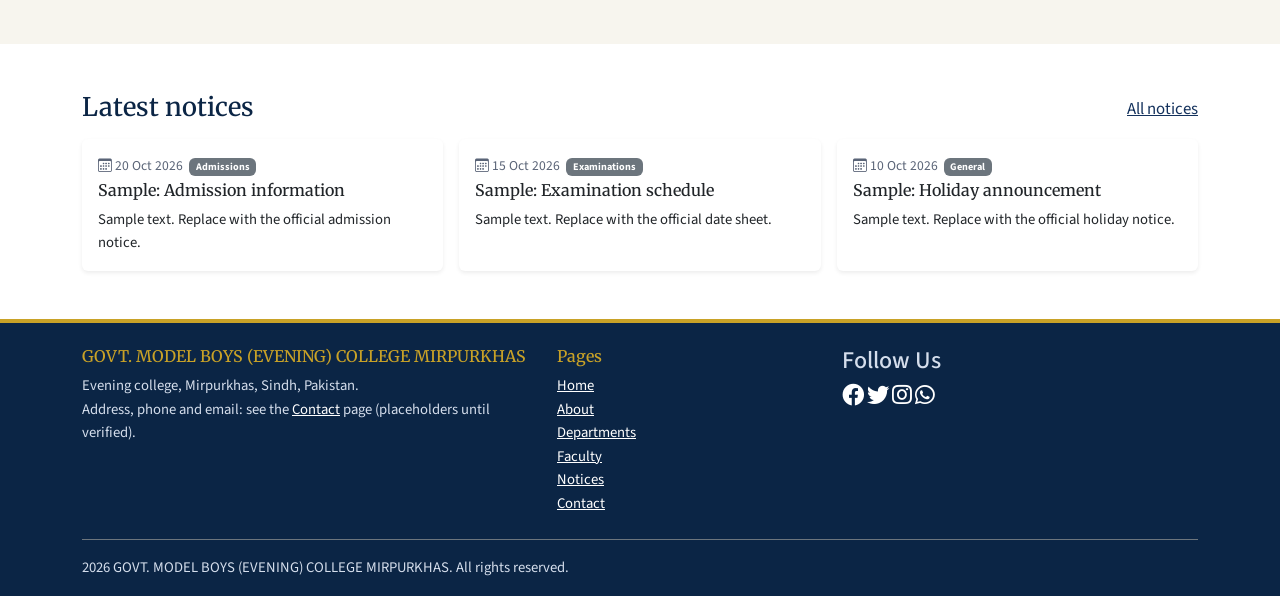
==== commit d58d0055: "Add files via upload" ====
--- a/index.html
+++ b/index.html
@@ -247,19 +247,17 @@
 				<h2 class="h6 text-gold">GOVT. MODEL BOYS (EVENING) COLLEGE MIRPURKHAS</h2>
 				<p class="small mb-0">Evening college, Mirpurkhas, Sindh, Pakistan.<br>Address, phone and email: see the <a href="contact.html">Contact</a> page (placeholders until verified).</p>
 			</div>
+
+
 <div class="col-6 col-md-3">
 	<h2 class="h6 text-gold">Pages</h2>
-	<ul class="list-unstyled small mb-0"><li><a href="index.html">Home</a></li><li><a href="about.html">About</a>
-	</li>
-	<li>
-		<a href="departments.html">Departments</a>
-	</li>
-	<li>
-		<a href="faculty.html">Faculty</a>
-	</li>
-	<li>
-		<a href="notices.html">Notices</a></li><li><a href="contact.html">Contact</a>
-		</li>
+	<ul class="list-unstyled small mb-0">
+        <li><a href="index.html">Home</a></li>
+        <li><a href="about.html">About</a></li>
+        <li><a href="departments.html">Departments</a></li>
+	<li><a href="faculty.html">Faculty</a></li>
+	<li><a href="notices.html">Notices</a></li><li><a href="contact.html">Contact</a></li>
+
 	</ul>
 </div>
 
@@ -281,642 +279,7 @@
 </footer>
 
 <script src="https://cdn.jsdelivr.net/npm/bootstrap@5.3.3/dist/js/bootstrap.bundle.min.js"></script>
-
 <script src="js/script.js"></script>
 
 </body>
-
-<style>
-.giaccs-stats {
-    width: 100%;
-    max-width: 1200px;
-    margin: 0 auto;
-    padding: 15px 0;
-    font-family: Arial, sans-serif;
-    box-sizing: border-box;
-}
-
-.giaccs-stats-grid {
-    display: grid;
-    grid-template-columns: repeat(4, minmax(0, 1fr));
-    gap: 20px;
-}
-
-.giaccs-stat-card {
-    position: relative;
-    min-height: 185px;
-    padding: 28px 20px 24px;
-    box-sizing: border-box;
-    text-align: center;
-    background: #F6FAF6;
-    border: 1px solid #c9a227;
-    border-radius: 12px;
-    box-shadow: 0 7px 20px rgba(3,75,11,.12);
-    transition: transform .3s ease, box-shadow .3s ease;
-    overflow: hidden;
-}
-
-.giaccs-stat-card::before {
-    content: "";
-    position: absolute;
-    top: 0;
-    left: 0;
-    width: 100%;
-    height: 5px;
-    background: #c9a227;
-}
-
-.giaccs-stat-card:nth-child(even)::before {
-    background: ##c9a227;
-}
-
-.giaccs-stat-card:hover {
-    transform: translateY(-7px);
-    box-shadow: 0 14px 28px rgba(3,75,11,.18);
-}
-
-
-/* Icon */
-.giaccs-stat-icon {
-    width: 54px;
-    height: 54px;
-    margin: 0 auto 12px;
-    display: flex;
-    align-items: center;
-    justify-content: center;
-    border-radius: 50%;
-    background: #0b2545;
-    color: #FFFFFF;
-    font-size: 26px;
-    line-height: 1;
-}
-
-.giaccs-stat-card:nth-child(even) .giaccs-stat-icon {
-    background: #0b2545;
-    color: #0b2545;
-}
-
-
-/* Number */
-.giaccs-stat-number {
-    margin: 0;
-    font-size: 40px;
-    line-height: 1.1;
-    font-weight: 800;
-    color: #0b2545;
-    font-variant-numeric: tabular-nums;
-}
-
-
-/* Plus */
-.giaccs-stat-plus {
-    font-size: 32px;
-    font-weight: 800;
-    color: #D8AD3D;
-}
-
-
-/* Title */
-.giaccs-stat-title {
-    margin-top: 10px;
-    font-size: 15px;
-    line-height: 1.4;
-    font-weight: 700;
-    color: #1d2433;
-    text-transform: uppercase;
-    letter-spacing: .4px;
-}
-
-
-/* Tablet */
-@media (max-width: 991px) {
-
-    .giaccs-stats-grid {
-        grid-template-columns: repeat(2, minmax(0, 1fr));
-        gap: 16px;
-    }
-
-    .giaccs-stat-card {
-        min-height: 175px;
-    }
-}
-
-
-/* Mobile */
-@media (max-width: 600px) {
-
-    .giaccs-stats {
-        padding: 8px 0;
-    }
-
-    .giaccs-stats-grid {
-        grid-template-columns: repeat(2, minmax(0, 1fr));
-        gap: 11px;
-    }
-
-    .giaccs-stat-card {
-        min-height: 155px;
-        padding: 21px 10px 18px;
-        border-radius: 9px;
-    }
-
-    .giaccs-stat-icon {
-        width: 42px;
-        height: 42px;
-        margin-bottom: 9px;
-        font-size: 20px;
-    }
-
-    .giaccs-stat-number {
-        font-size: 30px;
-    }
-
-    .giaccs-stat-plus {
-        font-size: 24px;
-    }
-
-    .giaccs-stat-title {
-        margin-top: 8px;
-        font-size: 11px;
-        letter-spacing: .2px;
-    }
-}
-
-
-/* =========================================================
-   MAIN TICKER
-========================================================= */
-
-#giaccs-news-ticker{
-    width:100%;
-    box-sizing:border-box;
-    font-family:Arial,Helvetica,sans-serif;
-}
-
-
-/* =========================================================
-   TICKER BAR
-========================================================= */
-
-.giaccs-ticker-bar{
-
-    width:100%;
-
-    height:48px;
-
-    display:flex;
-    align-items:center;
-
-    background:black;
-
-    border-top:2px solid ##c9a227;
-    border-bottom:2px solid ##c9a227;
-
-    overflow:hidden;
-
-    box-sizing:border-box;
-
-    box-shadow:
-        0 3px 10px rgba(0,0,0,.10);
-}
-
-
-/* =========================================================
-   LEFT LABEL
-========================================================= */
-
-.giaccs-ticker-label{
-
-    height:100%;
-
-    min-width:145px;
-
-    padding:0 18px;
-
-    display:flex;
-    align-items:center;
-    justify-content:center;
-
-    background:#FFFFFF;
-
-    color:#1d2433;
-
-    font-size:14px;
-
-    font-weight:700;
-
-    letter-spacing:.3px;
-
-    white-space:nowrap;
-
-    position:relative;
-
-    z-index:5;
-
-    box-sizing:border-box;
-}
-
-
-/* =========================================================
-   GOLD SEPARATOR
-========================================================= */
-
-.giaccs-ticker-label::after{
-
-    content:"";
-
-    position:absolute;
-
-    right:-1px;
-    top:0;
-
-    width:2px;
-    height:100%;
-
-    background:#D8AD3D;
-}
-
-
-/* =========================================================
-   MOVING WINDOW
-========================================================= */
-
-.giaccs-ticker-window{
-
-    flex:1;
-
-    height:100%;
-
-    overflow:hidden;
-
-    position:relative;
-
-    display:flex;
-    align-items:center;
-}
-
-
-/* =========================================================
-   MOVING TRACK
-========================================================= */
-
-.giaccs-ticker-track{
-
-    display:flex;
-    align-items:center;
-
-    width:max-content;
-
-    height:100%;
-
-    animation:
-        giaccsTickerMove 34s linear infinite;
-
-    will-change:transform;
-}
-
-
-/* =========================================================
-   PAUSE ON HOVER
-========================================================= */
-
-.giaccs-ticker-window:hover
-.giaccs-ticker-track{
-
-    animation-play-state:paused;
-}
-
-
-/* =========================================================
-   EACH POST
-========================================================= */
-
-.giaccs-ticker-item{
-
-    display:flex;
-    align-items:center;
-
-    height:100%;
-
-    flex-shrink:0;
-
-    padding:0 35px;
-
-    box-sizing:border-box;
-}
-
-
-/* =========================================================
-   STAR
-========================================================= */
-
-.giaccs-ticker-star{
-
-    color:#D8AD3D;
-
-    font-size:15px;
-
-    font-weight:700;
-
-    margin-right:9px;
-
-    line-height:1;
-}
-
-
-/* =========================================================
-   POST LINK
-========================================================= */
-
-.giaccs-ticker-item a{
-
-    color:#FFFFFF !important;
-
-    text-decoration:none !important;
-
-    font-size:14px;
-
-    font-weight:600;
-
-    letter-spacing:.1px;
-
-    white-space:nowrap;
-
-    transition:
-        color .2s ease;
-}
-
-
-/* =========================================================
-   POST HOVER
-========================================================= */
-
-.giaccs-ticker-item a:hover{
-
-    color:#D8AD3D !important;
-
-}
-
-
-/* =========================================================
-   SEPARATOR
-========================================================= */
-
-.giaccs-ticker-separator{
-
-    width:1px;
-
-    height:22px;
-
-    background:rgba(255,255,255,.30);
-
-    margin:0 5px;
-
-    flex-shrink:0;
-}
-
-
-/* =========================================================
-   OLD POSTS LINK
-========================================================= */
-
-.giaccs-ticker-old-posts{
-
-    display:flex;
-
-    align-items:center;
-
-    height:100%;
-
-    flex-shrink:0;
-
-    padding:0 35px;
-}
-
-
-/* GOLD STAR */
-
-.giaccs-ticker-old-posts .old-star{
-
-    color:#D8AD3D;
-
-    font-size:15px;
-
-    margin-right:9px;
-
-    line-height:1;
-}
-
-
-/* OLD POSTS LINK */
-
-.giaccs-ticker-old-posts a{
-
-    color:#D8AD3D !important;
-
-    text-decoration:none !important;
-
-    font-size:14px;
-
-    font-weight:700;
-
-    white-space:nowrap;
-
-    transition:
-        color .2s ease,
-        text-shadow .2s ease;
-}
-
-
-/* =========================================================
-   OLD POSTS HOVER
-========================================================= */
-
-.giaccs-ticker-old-posts a:hover{
-
-    color:#FFFFFF !important;
-
-    text-shadow:
-        0 0 6px rgba(216,173,61,.65);
-}
-
-
-/* =========================================================
-   LOADING
-========================================================= */
-
-.giaccs-ticker-loading{
-
-    color:#FFFFFF;
-
-    font-size:13px;
-
-    font-weight:600;
-
-    padding-left:25px;
-
-    white-space:nowrap;
-}
-
-
-/* =========================================================
-   ERROR
-========================================================= */
-
-.giaccs-ticker-error{
-
-    color:#FFFFFF;
-
-    font-size:13px;
-
-    font-weight:600;
-
-    padding-left:25px;
-
-    white-space:nowrap;
-}
-
-
-/* =========================================================
-   ANIMATION
-========================================================= */
-
-@keyframes giaccsTickerMove{
-
-    0%{
-
-        transform:translateX(0);
-
-    }
-
-    100%{
-
-        transform:translateX(-50%);
-
-    }
-
-}
-
-
-/* =========================================================
-   MOBILE
-========================================================= */
-
-@media(max-width:700px){
-
-    .giaccs-ticker-bar{
-
-        height:44px;
-
-    }
-
-
-    .giaccs-ticker-label{
-
-        min-width:105px;
-
-        padding:0 10px;
-
-        font-size:12px;
-
-    }
-
-
-    .giaccs-ticker-item{
-
-        padding:0 22px;
-
-    }
-
-
-    .giaccs-ticker-item a{
-
-        font-size:13px;
-
-        font-weight:600;
-
-    }
-
-
-    .giaccs-ticker-star{
-
-        font-size:13px;
-
-        margin-right:7px;
-
-    }
-
-
-    .giaccs-ticker-old-posts{
-
-        padding:0 22px;
-
-    }
-
-
-    .giaccs-ticker-old-posts a{
-
-        font-size:13px;
-
-    }
-
-
-    .giaccs-ticker-track{
-
-        animation-duration:30s;
-
-    }
-
-}
-
-
-/* =========================================================
-   SMALL MOBILE
-========================================================= */
-
-@media(max-width:420px){
-
-    .giaccs-ticker-label{
-
-        min-width:92px;
-
-        padding:0 8px;
-
-        font-size:11px;
-
-    }
-
-
-    .giaccs-ticker-item{
-
-        padding:0 18px;
-
-    }
-
-
-    .giaccs-ticker-item a{
-
-        font-size:12px;
-
-        font-weight:600;
-
-    }
-
-
-    .giaccs-ticker-old-posts{
-
-        padding:0 18px;
-
-    }
-
-
-    .giaccs-ticker-old-posts a{
-
-        font-size:12px;
-
-    }
-
-}
-
-</style>
 </html>
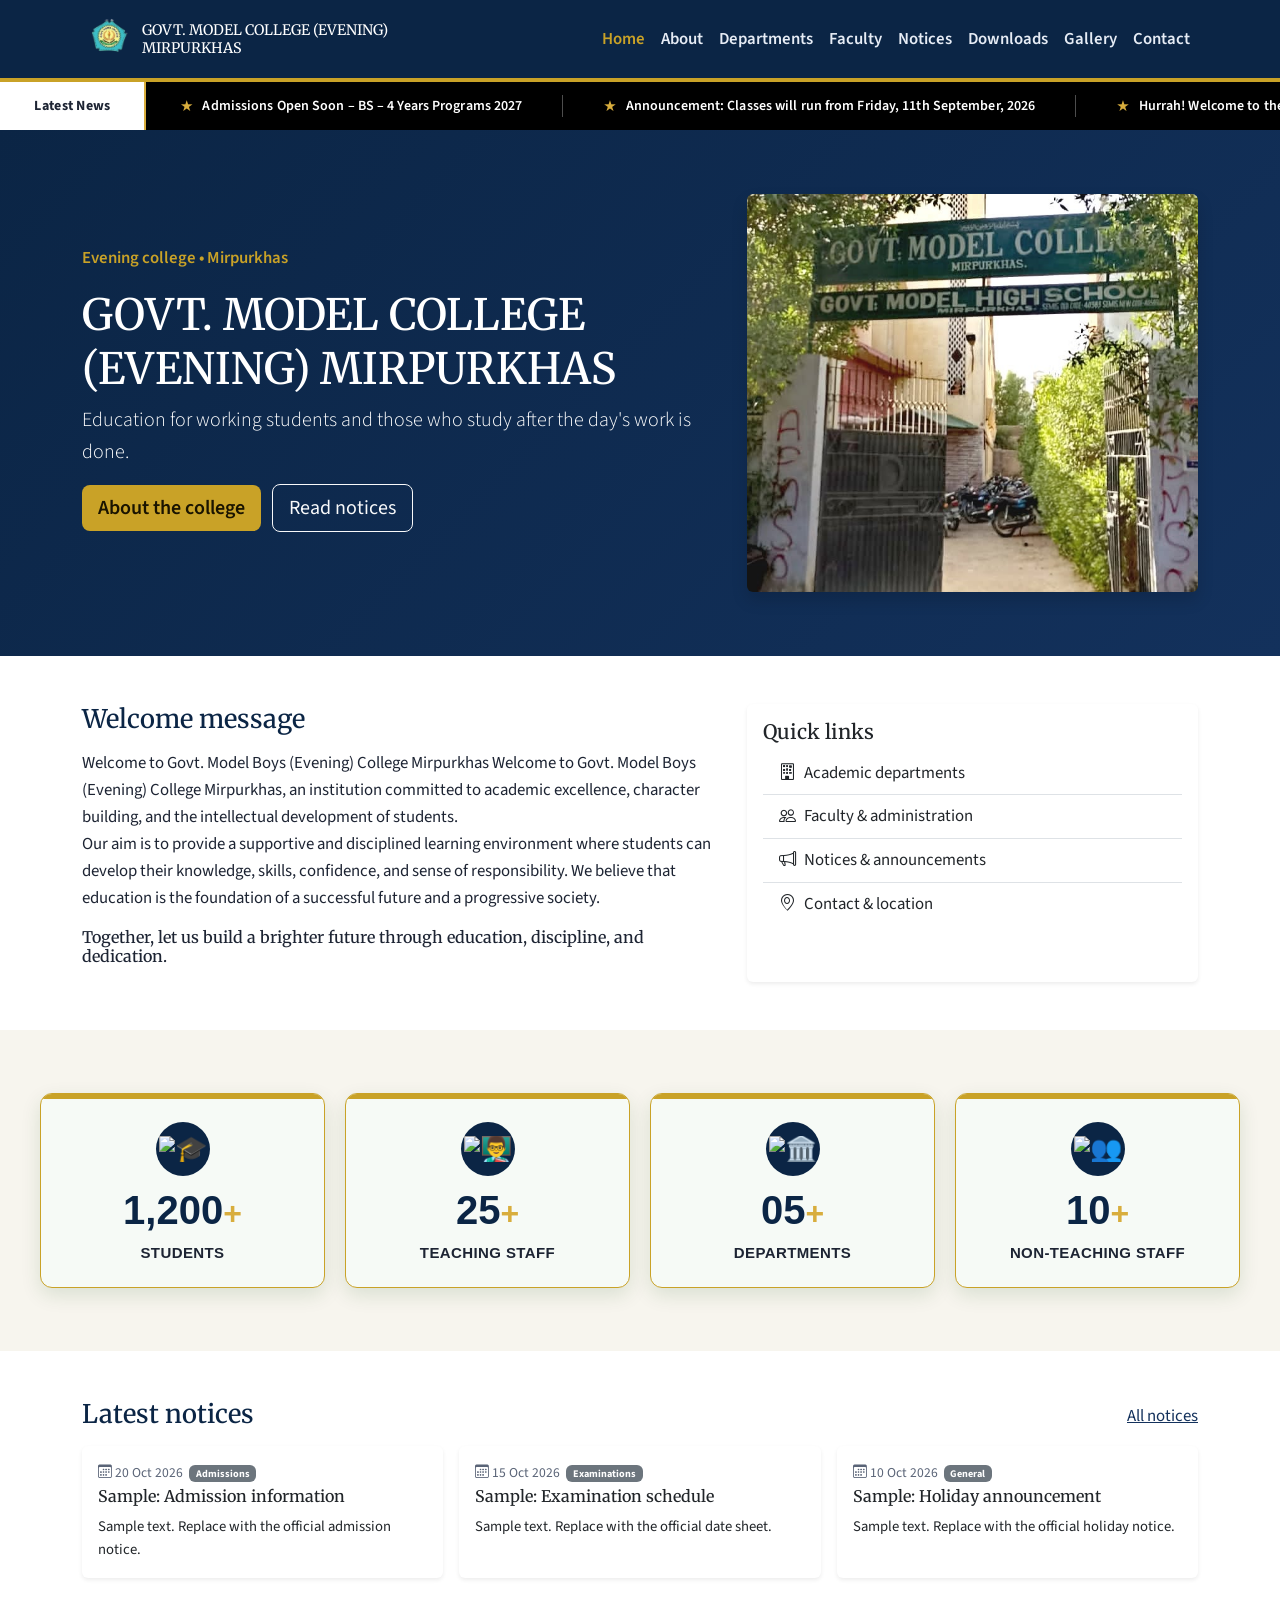
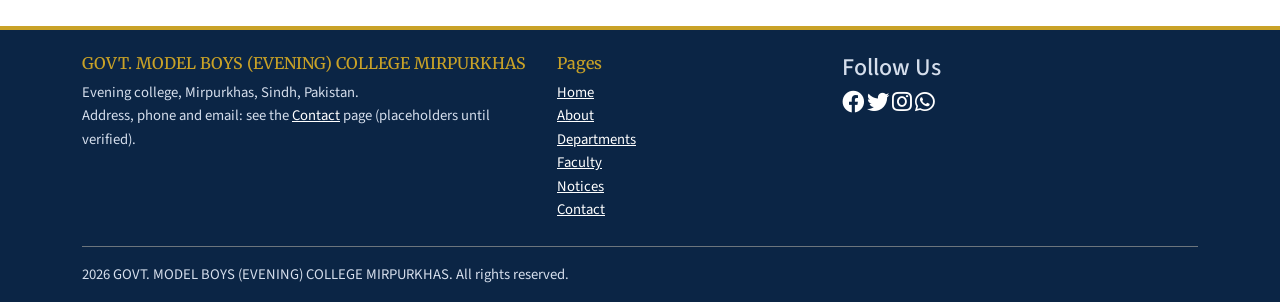
==== commit 14257cb9: "Add files via upload" ====
--- a/index.html
+++ b/index.html
@@ -76,26 +76,6 @@
         		<span class="old-star">★</span>
         		<a href="#" target="_blank" rel="noopener noreferrer">Missed Old Post..! Please Click Here</a>
         	</div>
-
-        	<span class="giaccs-ticker-separator"></span>
-        	<div class="giaccs-ticker-item">
-        		<span class="giaccs-ticker-star">★</span>
-        		<a href="#" target="_blank" rel="noopener noreferrer">Admissions Open Soon – BS – 4 Years Programs 2027</a>
-        	</div>
-
-        	<span class="giaccs-ticker-separator"></span>
-        	<div class="giaccs-ticker-item">
-        		<span class="giaccs-ticker-star">★</span>
-        		<a href="#" target="_blank" rel="noopener noreferrer">Announcement: Classes will run from Friday, 11th September, 2026</a>
-        	</div>
-
-        	<span class="giaccs-ticker-separator"></span>
-        	<div class="giaccs-ticker-item"><span class="giaccs-ticker-star">★</span>
-        		<a href="#" target="_blank" rel="noopener noreferrer">Hurrah! Welcome to the Official Website of Govt Islamia Arts &amp; Commerce College, Sukkur Sindh</a></div>
-
-        	<span class="giaccs-ticker-separator"></span>
-        	<div class="giaccs-ticker-old-posts">
-        		<span class="old-star">★</span><a href="#" target="_blank" rel="noopener noreferrer">Missed Old Post..! Please Click Here</a></div><span class="giaccs-ticker-separator"></span>
         	</div>
         </div>
 	</div>
--- a/css/style.css
+++ b/css/style.css
@@ -31,4 +31,634 @@
 .contact-list li{display:flex;gap:.75rem;margin-bottom:.75rem}.contact-list i{color:var(--goldd)}
 .site-footer{background:var(--navy);color:#d5deec;border-top:4px solid var(--gold)}
 .site-footer a{color:#fff}
+.giaccs-stats {
+    width: 100%;
+    max-width: 1200px;
+    margin: 0 auto;
+    padding: 15px 0;
+    font-family: Arial, sans-serif;
+    box-sizing: border-box;
+}
+
+.giaccs-stats-grid {
+    display: grid;
+    grid-template-columns: repeat(4, minmax(0, 1fr));
+    gap: 20px;
+}
+
+.giaccs-stat-card {
+    position: relative;
+    min-height: 185px;
+    padding: 28px 20px 24px;
+    box-sizing: border-box;
+    text-align: center;
+    background: #F6FAF6;
+    border: 1px solid #c9a227;
+    border-radius: 12px;
+    box-shadow: 0 7px 20px rgba(3,75,11,.12);
+    transition: transform .3s ease, box-shadow .3s ease;
+    overflow: hidden;
+}
+
+.giaccs-stat-card::before {
+    content: "";
+    position: absolute;
+    top: 0;
+    left: 0;
+    width: 100%;
+    height: 5px;
+    background: #c9a227;
+}
+
+.giaccs-stat-card:nth-child(even)::before {
+    background: ##c9a227;
+}
+
+.giaccs-stat-card:hover {
+    transform: translateY(-7px);
+    box-shadow: 0 14px 28px rgba(3,75,11,.18);
+}
+
+
+/* Icon */
+.giaccs-stat-icon {
+    width: 54px;
+    height: 54px;
+    margin: 0 auto 12px;
+    display: flex;
+    align-items: center;
+    justify-content: center;
+    border-radius: 50%;
+    background: #0b2545;
+    color: #FFFFFF;
+    font-size: 26px;
+    line-height: 1;
+}
+
+.giaccs-stat-card:nth-child(even) .giaccs-stat-icon {
+    background: #0b2545;
+    color: #0b2545;
+}
+
+
+/* Number */
+.giaccs-stat-number {
+    margin: 0;
+    font-size: 40px;
+    line-height: 1.1;
+    font-weight: 800;
+    color: #0b2545;
+    font-variant-numeric: tabular-nums;
+}
+
+
+/* Plus */
+.giaccs-stat-plus {
+    font-size: 32px;
+    font-weight: 800;
+    color: #D8AD3D;
+}
+
+
+/* Title */
+.giaccs-stat-title {
+    margin-top: 10px;
+    font-size: 15px;
+    line-height: 1.4;
+    font-weight: 700;
+    color: #1d2433;
+    text-transform: uppercase;
+    letter-spacing: .4px;
+}
+
+
+/* Tablet */
+@media (max-width: 991px) {
+
+    .giaccs-stats-grid {
+        grid-template-columns: repeat(2, minmax(0, 1fr));
+        gap: 16px;
+    }
+
+    .giaccs-stat-card {
+        min-height: 175px;
+    }
+}
+
+
+/* Mobile */
+@media (max-width: 600px) {
+
+    .giaccs-stats {
+        padding: 8px 0;
+    }
+
+    .giaccs-stats-grid {
+        grid-template-columns: repeat(2, minmax(0, 1fr));
+        gap: 11px;
+    }
+
+    .giaccs-stat-card {
+        min-height: 155px;
+        padding: 21px 10px 18px;
+        border-radius: 9px;
+    }
+
+    .giaccs-stat-icon {
+        width: 42px;
+        height: 42px;
+        margin-bottom: 9px;
+        font-size: 20px;
+    }
+
+    .giaccs-stat-number {
+        font-size: 30px;
+    }
+
+    .giaccs-stat-plus {
+        font-size: 24px;
+    }
+
+    .giaccs-stat-title {
+        margin-top: 8px;
+        font-size: 11px;
+        letter-spacing: .2px;
+    }
+}
+
+
+/* =========================================================
+   MAIN TICKER
+========================================================= */
+
+#giaccs-news-ticker{
+    width:100%;
+    box-sizing:border-box;
+    font-family:Arial,Helvetica,sans-serif;
+}
+
+
+/* =========================================================
+   TICKER BAR
+========================================================= */
+
+.giaccs-ticker-bar{
+
+    width:100%;
+
+    height:48px;
+
+    display:flex;
+    align-items:center;
+
+    background:black;
+
+    border-top:2px solid ##c9a227;
+    border-bottom:2px solid ##c9a227;
+
+    overflow:hidden;
+
+    box-sizing:border-box;
+
+    box-shadow:
+        0 3px 10px rgba(0,0,0,.10);
+}
+
+
+/* =========================================================
+   LEFT LABEL
+========================================================= */
+
+.giaccs-ticker-label{
+
+    height:100%;
+
+    min-width:145px;
+
+    padding:0 18px;
+
+    display:flex;
+    align-items:center;
+    justify-content:center;
+
+    background:#FFFFFF;
+
+    color:#1d2433;
+
+    font-size:14px;
+
+    font-weight:700;
+
+    letter-spacing:.3px;
+
+    white-space:nowrap;
+
+    position:relative;
+
+    z-index:5;
+
+    box-sizing:border-box;
+}
+
+
+/* =========================================================
+   GOLD SEPARATOR
+========================================================= */
+
+.giaccs-ticker-label::after{
+
+    content:"";
+
+    position:absolute;
+
+    right:-1px;
+    top:0;
+
+    width:2px;
+    height:100%;
+
+    background:#D8AD3D;
+}
+
+
+/* =========================================================
+   MOVING WINDOW
+========================================================= */
+
+.giaccs-ticker-window{
+
+    flex:1;
+
+    height:100%;
+
+    overflow:hidden;
+
+    position:relative;
+
+    display:flex;
+    align-items:center;
+}
+
+
+/* =========================================================
+   MOVING TRACK
+========================================================= */
+
+.giaccs-ticker-track{
+
+    display:flex;
+    align-items:center;
+
+    width:max-content;
+
+    height:100%;
+
+    animation:
+        giaccsTickerMove 34s linear infinite;
+
+    will-change:transform;
+}
+
+
+/* =========================================================
+   PAUSE ON HOVER
+========================================================= */
+
+.giaccs-ticker-window:hover
+.giaccs-ticker-track{
+
+    animation-play-state:paused;
+}
+
+
+/* =========================================================
+   EACH POST
+========================================================= */
+
+.giaccs-ticker-item{
+
+    display:flex;
+    align-items:center;
+
+    height:100%;
+
+    flex-shrink:0;
+
+    padding:0 35px;
+
+    box-sizing:border-box;
+}
+
+
+/* =========================================================
+   STAR
+========================================================= */
+
+.giaccs-ticker-star{
+
+    color:#D8AD3D;
+
+    font-size:15px;
+
+    font-weight:700;
+
+    margin-right:9px;
+
+    line-height:1;
+}
+
+
+/* =========================================================
+   POST LINK
+========================================================= */
+
+.giaccs-ticker-item a{
+
+    color:#FFFFFF !important;
+
+    text-decoration:none !important;
+
+    font-size:14px;
+
+    font-weight:600;
+
+    letter-spacing:.1px;
+
+    white-space:nowrap;
+
+    transition:
+        color .2s ease;
+}
+
+
+/* =========================================================
+   POST HOVER
+========================================================= */
+
+.giaccs-ticker-item a:hover{
+
+    color:#D8AD3D !important;
+
+}
+
+
+/* =========================================================
+   SEPARATOR
+========================================================= */
+
+.giaccs-ticker-separator{
+
+    width:1px;
+
+    height:22px;
+
+    background:rgba(255,255,255,.30);
+
+    margin:0 5px;
+
+    flex-shrink:0;
+}
+
+
+/* =========================================================
+   OLD POSTS LINK
+========================================================= */
+
+.giaccs-ticker-old-posts{
+
+    display:flex;
+
+    align-items:center;
+
+    height:100%;
+
+    flex-shrink:0;
+
+    padding:0 35px;
+}
+
+
+/* GOLD STAR */
+
+.giaccs-ticker-old-posts .old-star{
+
+    color:#D8AD3D;
+
+    font-size:15px;
+
+    margin-right:9px;
+
+    line-height:1;
+}
+
+
+/* OLD POSTS LINK */
+
+.giaccs-ticker-old-posts a{
+
+    color:#D8AD3D !important;
+
+    text-decoration:none !important;
+
+    font-size:14px;
+
+    font-weight:700;
+
+    white-space:nowrap;
+
+    transition:
+        color .2s ease,
+        text-shadow .2s ease;
+}
+
+
+/* =========================================================
+   OLD POSTS HOVER
+========================================================= */
+
+.giaccs-ticker-old-posts a:hover{
+
+    color:#FFFFFF !important;
+
+    text-shadow:
+        0 0 6px rgba(216,173,61,.65);
+}
+
+
+/* =========================================================
+   LOADING
+========================================================= */
+
+.giaccs-ticker-loading{
+
+    color:#FFFFFF;
+
+    font-size:13px;
+
+    font-weight:600;
+
+    padding-left:25px;
+
+    white-space:nowrap;
+}
+
+
+/* =========================================================
+   ERROR
+========================================================= */
+
+.giaccs-ticker-error{
+
+    color:#FFFFFF;
+
+    font-size:13px;
+
+    font-weight:600;
+
+    padding-left:25px;
+
+    white-space:nowrap;
+}
+
+
+/* =========================================================
+   ANIMATION
+========================================================= */
+
+@keyframes giaccsTickerMove{
+
+    0%{
+
+        transform:translateX(0);
+
+    }
+
+    100%{
+
+        transform:translateX(-50%);
+
+    }
+
+}
+
+
+/* =========================================================
+   MOBILE
+========================================================= */
+
+@media(max-width:700px){
+
+    .giaccs-ticker-bar{
+
+        height:44px;
+
+    }
+
+
+    .giaccs-ticker-label{
+
+        min-width:105px;
+
+        padding:0 10px;
+
+        font-size:12px;
+
+    }
+
+
+    .giaccs-ticker-item{
+
+        padding:0 22px;
+
+    }
+
+
+    .giaccs-ticker-item a{
+
+        font-size:13px;
+
+        font-weight:600;
+
+    }
+
+
+    .giaccs-ticker-star{
+
+        font-size:13px;
+
+        margin-right:7px;
+
+    }
+
+
+    .giaccs-ticker-old-posts{
+
+        padding:0 22px;
+
+    }
+
+
+    .giaccs-ticker-old-posts a{
+
+        font-size:13px;
+
+    }
+
+
+    .giaccs-ticker-track{
+
+        animation-duration:30s;
+
+    }
+
+}
+
+
+/* =========================================================
+   SMALL MOBILE
+========================================================= */
+
+@media(max-width:420px){
+
+    .giaccs-ticker-label{
+
+        min-width:92px;
+
+        padding:0 8px;
+
+        font-size:11px;
+
+    }
+
+
+    .giaccs-ticker-item{
+
+        padding:0 18px;
+
+    }
+
+
+    .giaccs-ticker-item a{
+
+        font-size:12px;
+
+        font-weight:600;
+
+    }
+
+
+    .giaccs-ticker-old-posts{
+
+        padding:0 18px;
+
+    }
+
+
+    .giaccs-ticker-old-posts a{
+
+        font-size:12px;
+
+    }
+
+}
 @media (prefers-reduced-motion:reduce){*{scroll-behavior:auto!important;transition:none!important}}
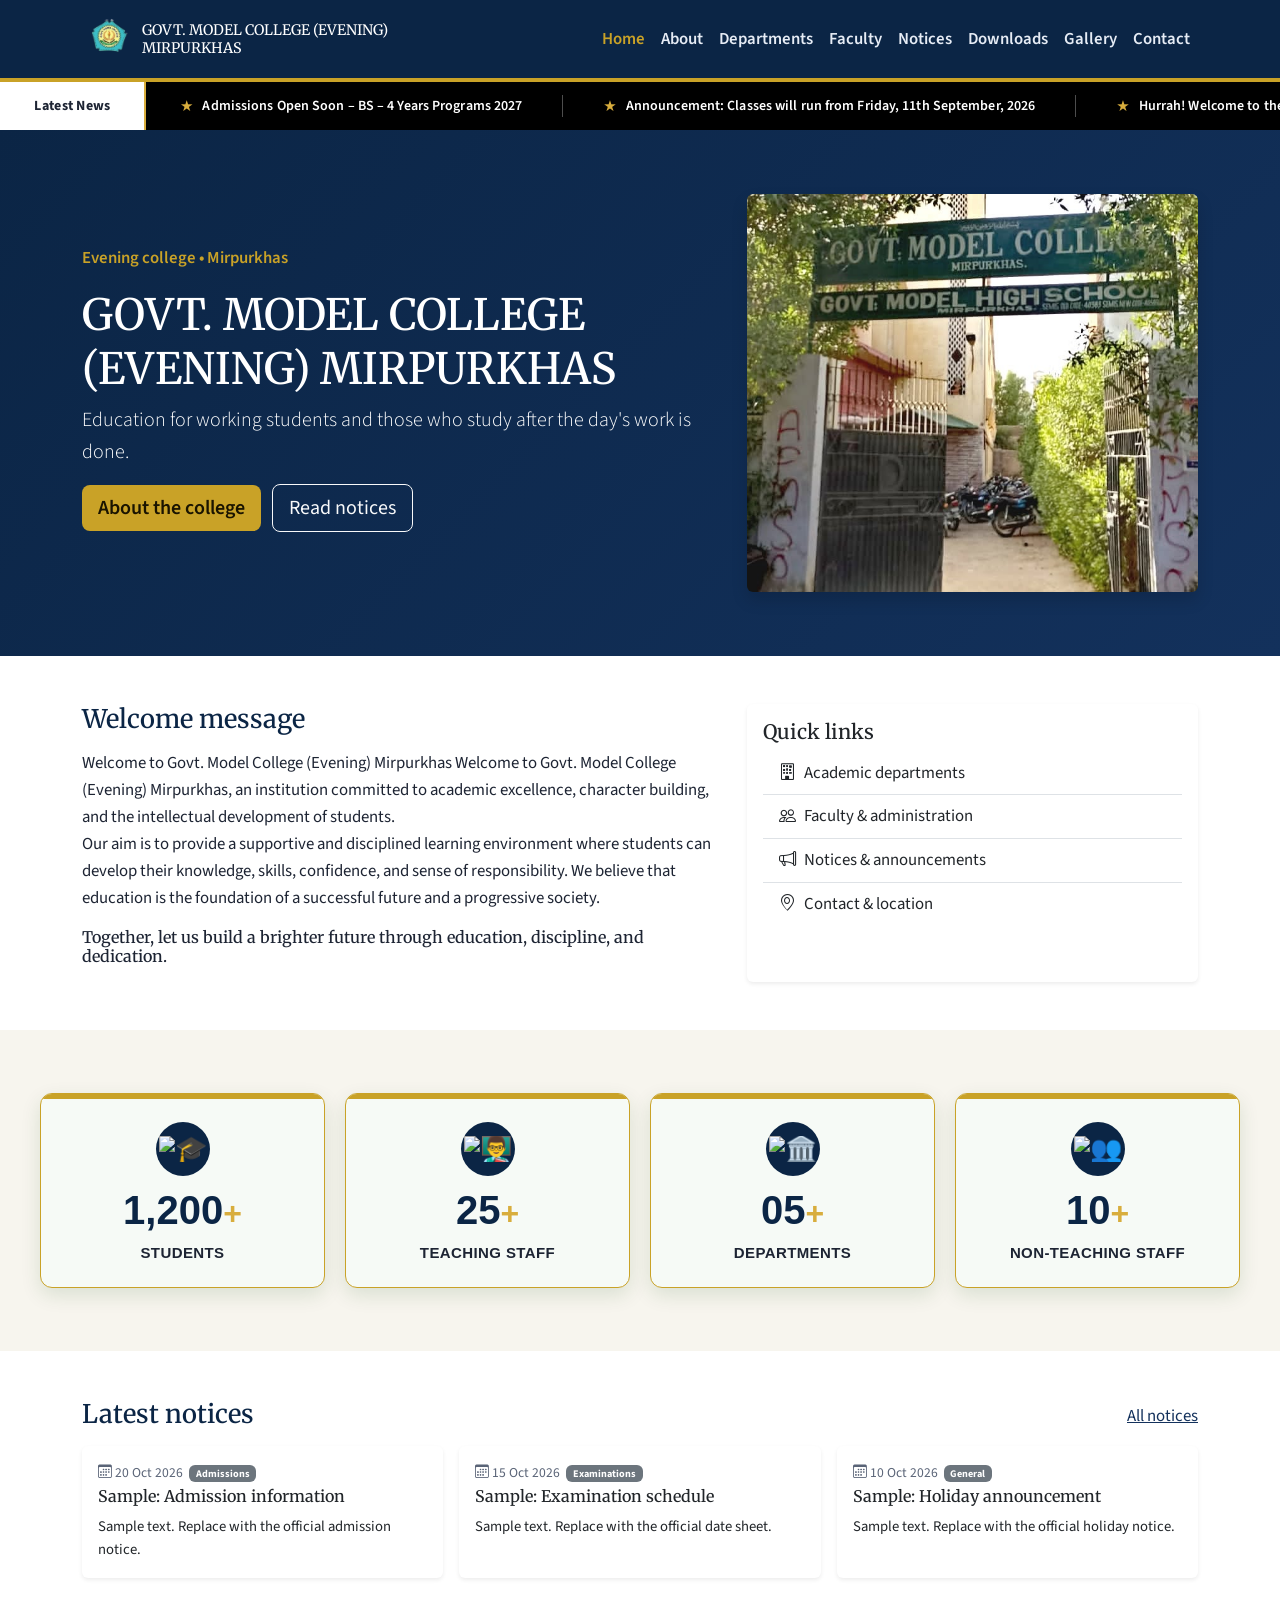
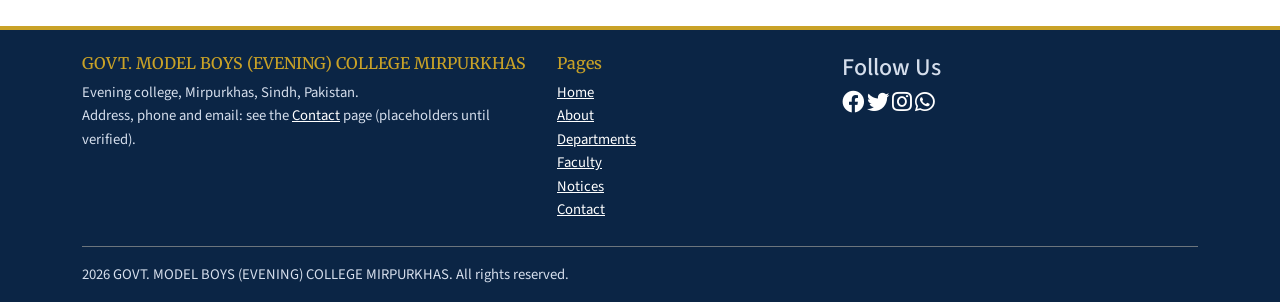
==== commit 666a2d19: "Add files via upload" ====
--- a/index.html
+++ b/index.html
@@ -103,9 +103,9 @@
 <section class="section"><div class="container"><div class="row g-4">
 <div class="col-lg-7">
 	<h2>Welcome message </h2>
-	<p>Welcome to Govt. Model Boys (Evening) College Mirpurkhas
-
-Welcome to Govt. Model Boys (Evening) College Mirpurkhas, an institution committed to academic excellence, character building, and the intellectual development of students.
+	<p>Welcome to Govt. Model College (Evening) Mirpurkhas
+
+Welcome to Govt. Model College (Evening) Mirpurkhas, an institution committed to academic excellence, character building, and the intellectual development of students.
 <br>
 Our aim is to provide a supportive and disciplined learning environment where students can develop their knowledge, skills, confidence, and sense of responsibility. We believe that education is the foundation of a successful future and a progressive society.
 <br>
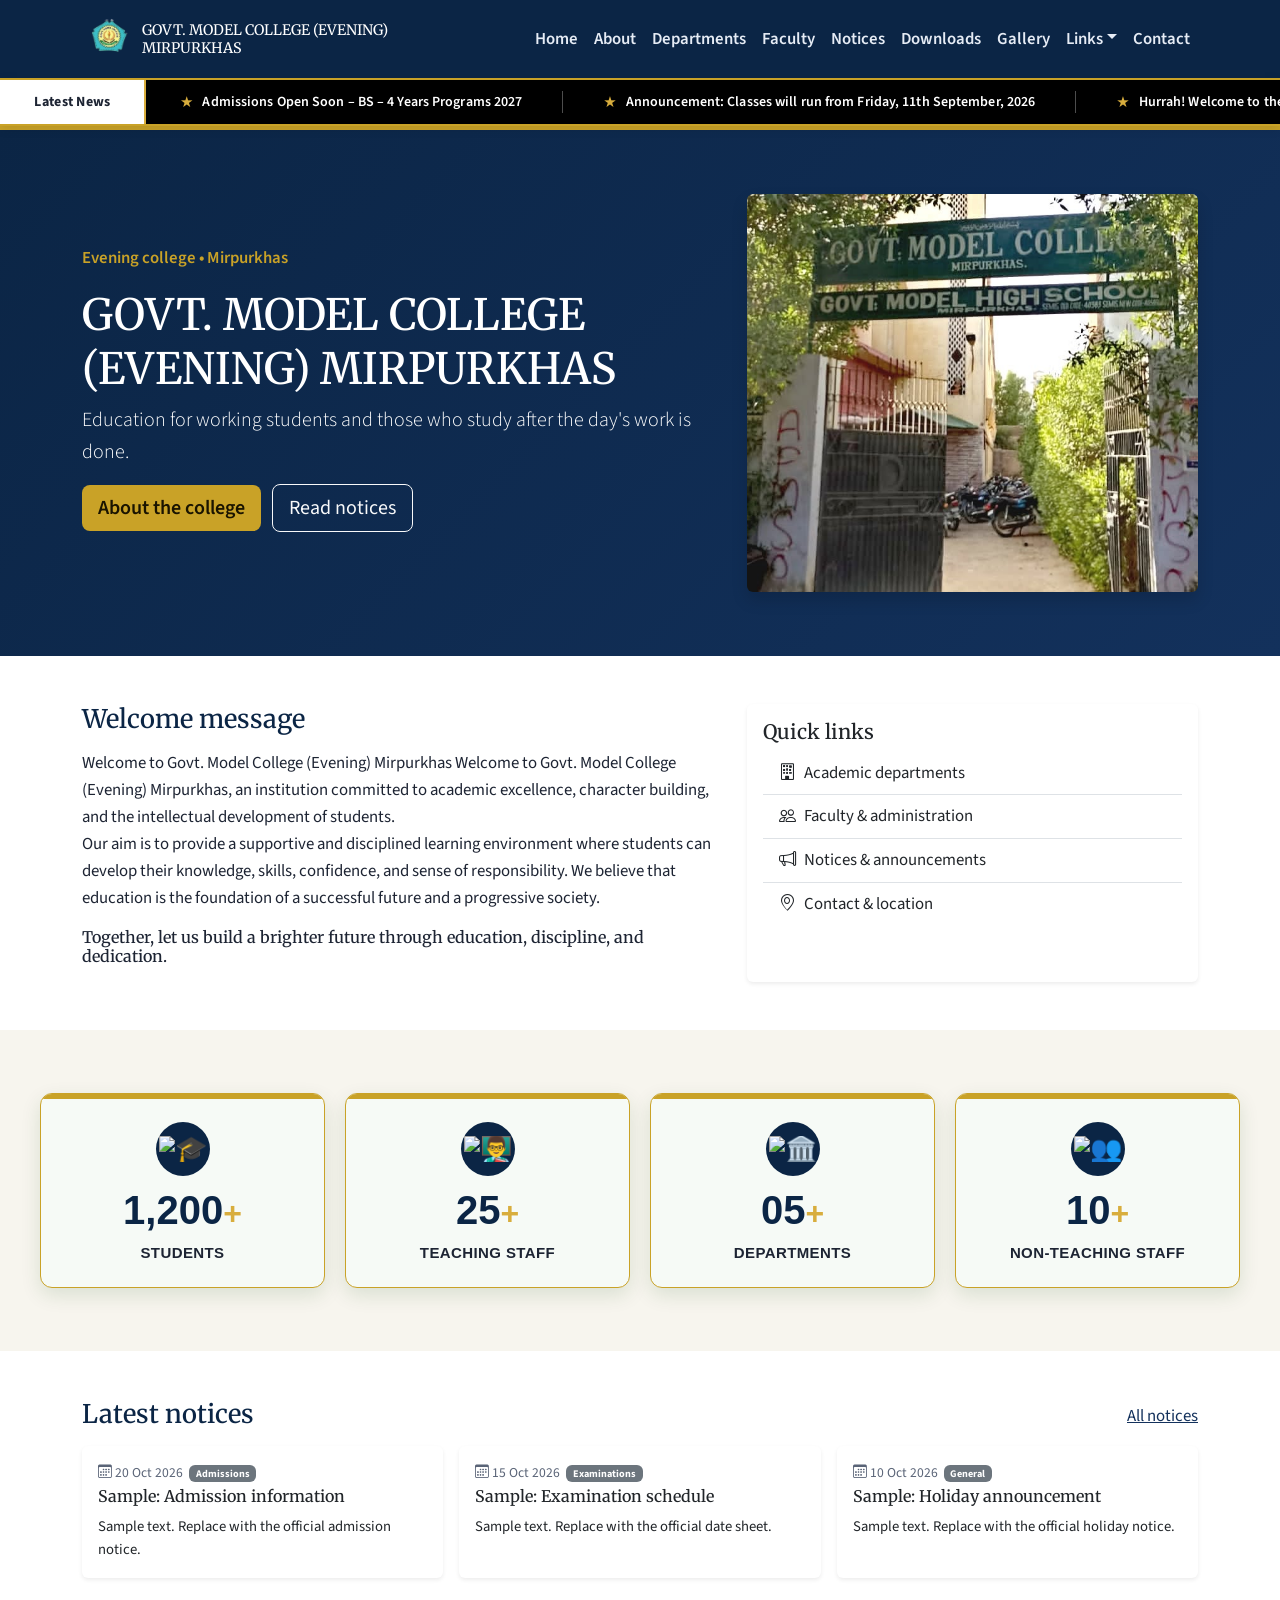
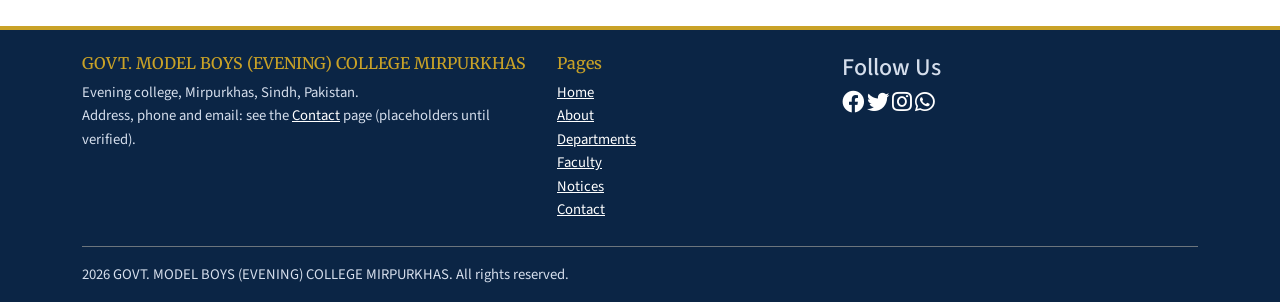
==== commit 7e321e9f: "Add files via upload" ====
--- a/index.html
+++ b/index.html
@@ -17,70 +17,72 @@
 <body>
 	<a class="skip-link" href="#main">Skip to main content</a>
 
-	
-	<nav class="navbar navbar-expand-lg site-nav" aria-label="Main navigation">
-		<div class="container">
-			<a class="navbar-brand d-flex align-items-center gap-2" href="index.html"><img src="img/logo.png" alt="College logo placeholder" width="52" height="52">
-				<span class="brand-name">GOVT. MODEL COLLEGE (EVENING) MIRPURKHAS</span>
-			</a>
-			<button class="navbar-toggler" type="button" data-bs-toggle="collapse" data-bs-target="#menu" aria-controls="menu" aria-expanded="false" aria-label="Toggle navigation">
-				<span class="navbar-toggler-icon"></span>
-			</button>
-			<div class="collapse navbar-collapse" id="menu">
-				<ul class="navbar-nav ms-auto">
-					<li class="nav-item"><a class="nav-link active" href="index.html" aria-current="page">Home</a></li>
-					<li class="nav-item"><a class="nav-link" href="about.html">About</a></li>
-					<li class="nav-item"><a class="nav-link" href="departments.html">Departments</a></li>
-					<li class="nav-item"><a class="nav-link" href="faculty.html">Faculty</a></li>
-					<li class="nav-item"><a class="nav-link" href="notices.html">Notices</a></li>
-					<li class="nav-item"><a class="nav-link" href="Downloads.html">Downloads</a></li>
-					<li class="nav-item"><a class="nav-link" href="Gallery.html">Gallery</a></li>
-					<li class="nav-item"><a class="nav-link" href="contact.html">Contact</a></li></ul>
-			</div>
-		</div>
-	</nav>
-<section>
-	<div class="giaccs-ticker-bar">
-
+<section class="site-nav">
+    <nav class="navbar navbar-expand-lg " aria-label="Main navigation">
+        <div class="container">
+            <a class="navbar-brand d-flex align-items-center gap-2" href="index.html"><img src="img/logo.png" alt="College logo placeholder" width="52" height="52">
+                <span class="brand-name">GOVT. MODEL COLLEGE (EVENING) MIRPURKHAS</span>
+            </a>
+            <button class="navbar-toggler" type="button" data-bs-toggle="collapse" data-bs-target="#menu" aria-controls="menu" aria-expanded="false" aria-label="Toggle navigation">
+                <span class="navbar-toggler-icon"></span>
+            </button>
+            <div class="collapse navbar-collapse" id="menu">
+                <ul class="navbar-nav ms-auto">
+                    <li class="nav-item"><a class="nav-link" href="index.html">Home</a></li>
+                    <li class="nav-item"><a class="nav-link" href="about.html">About</a></li>
+                    <li class="nav-item"><a class="nav-link" href="departments.html">Departments</a></li>
+                    <li class="nav-item"><a class="nav-link" href="faculty.html">Faculty</a></li>
+                    <li class="nav-item"><a class="nav-link" href="notices.html">Notices</a></li>
+                    <li class="nav-item dropdown"><a class="nav-link" href="Downloads.html">Downloads</a></li>
+                    <li class="nav-item"><a class="nav-link" href="Gallery.html">Gallery</a></li>
+                    <li class="nav-item dropdown">
+                        <a class="nav-link dropdown-toggle" href="#" id="linksMenu" role="button"
+                            data-bs-toggle="dropdown" aria-expanded="false">Links</a>
+
+                        <ul class="dropdown-menu" aria-labelledby="linksMenu">
+                            <li><a class="dropdown-item" href="https://usindh.edu.pk/" target="_blank" rel="noopener noreferrer">University Of sindh</a></li>
+                            <li><a class="dropdown-item" href="https://bisempk.edu.pk/" target="_blank" rel="noopener noreferrer">BISE Mirpurkhas</a></li>
+                            <li><a class="dropdown-item" href="https://ebooks.stbb.edu.pk/" target="_blank" rel="noopener noreferrer">Sindh textbooks Board</a></li>
+                        </ul>
+                    </li>
+                    <li class="nav-item"><a class="nav-link" href="contact.html">Contact</a></li></ul>
+            </div>
+        </div>
+    </nav>
+    <div class="giaccs-ticker-bar">
     <!-- LEFT LABEL -->
-
     <div class="giaccs-ticker-label">
         Latest News
     </div>
-
-
     <!-- MOVING AREA -->
-
     <div class="giaccs-ticker-window">
-
         <div class="giaccs-ticker-track" id="giaccsTickerTrack">
-        	<div class="giaccs-ticker-item">
-        		<span class="giaccs-ticker-star">★</span>
-        		<a href="#" target="_blank" rel="noopener noreferrer">Admissions Open Soon – BS – 4 Years Programs 2027</a>
-        	</div>
-        	<span class="giaccs-ticker-separator"></span>
-
-        	<div class="giaccs-ticker-item">
-        		<span class="giaccs-ticker-star">★</span>
-        		<a href="#" target="_blank" rel="noopener noreferrer">Announcement: Classes will run from Friday, 11th September, 2026</a>
-        	</div>
-
-        	<span class="giaccs-ticker-separator"></span>
-        	<div class="giaccs-ticker-item">
-        		<span class="giaccs-ticker-star">★</span>
-        		<a href="#" target="_blank" rel="noopener noreferrer">Hurrah! Welcome to the Official Website of Govt Model Arts &amp; Commerce College, Mirpurkhas Sindh</a>
-        	</div>
-
-        	<span class="giaccs-ticker-separator"></span>
-        	<div class="giaccs-ticker-old-posts">
-        		<span class="old-star">★</span>
-        		<a href="#" target="_blank" rel="noopener noreferrer">Missed Old Post..! Please Click Here</a>
-        	</div>
-        	</div>
-        </div>
-	</div>
-</section>
-
+            <div class="giaccs-ticker-item">
+                <span class="giaccs-ticker-star">★</span>
+                <a href="#" target="_blank" rel="noopener noreferrer">Admissions Open Soon – BS – 4 Years Programs 2027</a>
+            </div>
+            <span class="giaccs-ticker-separator"></span>
+
+            <div class="giaccs-ticker-item">
+                <span class="giaccs-ticker-star">★</span>
+                <a href="#" target="_blank" rel="noopener noreferrer">Announcement: Classes will run from Friday, 11th September, 2026</a>
+            </div>
+
+            <span class="giaccs-ticker-separator"></span>
+            <div class="giaccs-ticker-item">
+                <span class="giaccs-ticker-star">★</span>
+                <a href="#" target="_blank" rel="noopener noreferrer">Hurrah! Welcome to the Official Website of Govt Model Arts &amp; Commerce College, Mirpurkhas Sindh</a>
+            </div>
+
+            <span class="giaccs-ticker-separator"></span>
+            <div class="giaccs-ticker-old-posts">
+                <span class="old-star">★</span>
+                <a href="#" target="_blank" rel="noopener noreferrer">Missed Old Post..! Please Click Here</a>
+            </div>
+            </div>
+        </div>
+    </div>
+</section>
 <main id="main">
 
 <section class="hero"><div class="container"><div class="row align-items-center g-4">
--- a/css/style.css
+++ b/css/style.css
@@ -1,36 +1,225 @@
 /* Shared styles. Edit the colour variables below to re-theme the site. */
-:root{--navy:#0b2545;--navy2:#13315c;--gold:#c9a227;--goldd:#8a6d0b;--ivory:#f7f5ee;--ink:#1d2433}
-body{font-family:"Source Sans 3",system-ui,sans-serif;color:var(--ink);font-size:1.05rem;line-height:1.6}
-h1,h2,h3,.brand-name{font-family:Merriweather,Georgia,serif;color:var(--navy)}
-h2{font-size:1.6rem;margin-bottom:1rem}
-a{color:var(--navy2)}
-.skip-link{position:absolute;left:-999px;background:var(--gold);color:#000;padding:.5rem 1rem;z-index:2000}.skip-link:focus{left:0}
-:focus-visible{outline:3px solid var(--gold);outline-offset:2px}
-.topbar{background:#061528;color:#dfe6f1}
-.badge-sample{background:var(--gold);color:#241c00;font-size:.65rem;vertical-align:middle;letter-spacing:.03em}
-.site-nav{background:var(--navy);border-bottom:4px solid var(--gold)}
-.brand-name{color:#fff;font-size:.9rem;line-height:1.25;max-width:280px;white-space:normal}
-.site-nav .nav-link{color:#e6ecf5;font-weight:600;padding:.6rem .9rem}
-.site-nav .nav-link:hover,.site-nav .nav-link.active{color:var(--gold)}
-.site-nav .navbar-toggler{border-color:rgba(255,255,255,.5);background:#fff}
-.hero{background:linear-gradient(135deg,var(--navy),var(--navy2));color:#fff;padding:4rem 0}
-.hero h1{color:#fff;font-size:clamp(1.7rem,4vw,2.7rem);line-height:1.25}
-.hero-kicker{color:var(--gold);font-weight:600}
-.page-hero{background:var(--navy);color:#e6ecf5;padding:2.5rem 0;border-bottom:4px solid var(--gold)}
-.page-hero h1{color:#fff;font-size:clamp(1.6rem,3.5vw,2.3rem)}
-.btn-gold{background:var(--gold);color:#1a1400;font-weight:600;border:0}.btn-gold:hover{background:#dcb43a;color:#1a1400}
-.btn-navy{background:var(--navy);color:#fff}.btn-navy:hover{background:var(--navy2);color:#fff}
-.section{padding:3rem 0}.section.alt{background:var(--ivory)}
-.feature{border:0;border-top:4px solid var(--gold);box-shadow:0 1px 6px rgba(0,0,0,.08)}
-.feature i{font-size:2rem;color:var(--goldd)}
-.text-gold{color:var(--gold)}.text-gold-d{color:var(--goldd)}
-.notice-card{border-left:5px solid var(--gold)}
-.notice-meta{font-size:.85rem;color:#5a6477}
-.map-box{background:var(--ivory);border:2px dashed #b9b39d;border-radius:.5rem;min-height:200px;display:flex;flex-direction:column;align-items:center;justify-content:center;text-align:center;padding:1rem;font-size:.95rem}
-.map-box i{font-size:2.5rem;color:var(--navy)}
-.contact-list li{display:flex;gap:.75rem;margin-bottom:.75rem}.contact-list i{color:var(--goldd)}
-.site-footer{background:var(--navy);color:#d5deec;border-top:4px solid var(--gold)}
-.site-footer a{color:#fff}
+:root {
+    --navy: #0b2545;
+    --navy2: #13315c;
+    --gold: #c9a227;
+    --goldd: #8a6d0b;
+    --ivory: #f7f5ee;
+    --ink: #1d2433;
+}
+
+body {
+    font-family: "Source Sans 3", system-ui, sans-serif;
+    color: var(--ink);
+    font-size: 1.05rem;
+    line-height: 1.6;
+}
+
+h1,
+h2,
+h3,
+.brand-name {
+    font-family: Merriweather, Georgia, serif;
+    color: var(--navy);
+}
+
+h2 {
+    font-size: 1.6rem;
+    margin-bottom: 1rem;
+}
+
+a {
+    color: var(--navy2);
+}
+
+.skip-link {
+    position: absolute;
+    left: -999px;
+    background: var(--gold);
+    color: #000;
+    padding: .5rem 1rem;
+    z-index: 2000;
+}
+
+.skip-link:focus {
+    left: 0;
+}
+
+:focus-visible {
+    outline: 3px solid var(--gold);
+    outline-offset: 2px;
+}
+
+.topbar {
+    background: #061528;
+    color: #dfe6f1;
+}
+
+.badge-sample {
+    background: var(--gold);
+    color: #241c00;
+    font-size: .65rem;
+    vertical-align: middle;
+    letter-spacing: .03em;
+}
+
+.site-nav {
+    position: sticky;
+    top: 0;
+    z-index: 1020;
+    background: var(--navy);
+    border-bottom: 4px solid var(--gold);
+}
+
+.brand-name {
+    color: #fff;
+    font-size: .9rem;
+    line-height: 1.25;
+    max-width: 280px;
+    white-space: normal;
+}
+
+.site-nav .nav-link {
+    color: #e6ecf5;
+    font-weight: 600;
+    padding: .6rem .9rem;
+}
+
+.site-nav .nav-link:hover,
+.site-nav .nav-link.active {
+    color: var(--gold);
+}
+
+.site-nav .navbar-toggler {
+    border-color: rgba(255, 255, 255, .5);
+    background: #fff;
+}
+
+.hero {
+    background: linear-gradient(135deg, var(--navy), var(--navy2));
+    color: #fff;
+    padding: 4rem 0;
+}
+
+.hero h1 {
+    color: #fff;
+    font-size: clamp(1.7rem, 4vw, 2.7rem);
+    line-height: 1.25;
+}
+
+.hero-kicker {
+    color: var(--gold);
+    font-weight: 600;
+}
+
+.page-hero {
+    background: var(--navy);
+    color: #e6ecf5;
+    padding: 2.5rem 0;
+    border-bottom: 4px solid var(--gold);
+}
+
+.page-hero h1 {
+    color: #fff;
+    font-size: clamp(1.6rem, 3.5vw, 2.3rem);
+}
+
+.btn-gold {
+    background: var(--gold);
+    color: #1a1400;
+    font-weight: 600;
+    border: 0;
+}
+
+.btn-gold:hover {
+    background: #dcb43a;
+    color: #1a1400;
+}
+
+.btn-navy {
+    background: var(--navy);
+    color: #fff;
+}
+
+.btn-navy:hover {
+    background: var(--navy2);
+    color: #fff;
+}
+
+.section {
+    padding: 3rem 0;
+}
+
+.section.alt {
+    background: var(--ivory);
+}
+
+.feature {
+    border: 0;
+    border-top: 4px solid var(--gold);
+    box-shadow: 0 1px 6px rgba(0, 0, 0, .08);
+}
+
+.feature i {
+    font-size: 2rem;
+    color: var(--goldd);
+}
+
+.text-gold {
+    color: var(--gold);
+}
+
+.text-gold-d {
+    color: var(--goldd);
+}
+
+.notice-card {
+    border-left: 5px solid var(--gold);
+}
+
+.notice-meta {
+    font-size: .85rem;
+    color: #5a6477;
+}
+
+.map-box {
+    background: var(--ivory);
+    border: 2px dashed #b9b39d;
+    border-radius: .5rem;
+    min-height: 200px;
+    display: flex;
+    flex-direction: column;
+    align-items: center;
+    justify-content: center;
+    text-align: center;
+    padding: 1rem;
+    font-size: .95rem;
+}
+
+.map-box i {
+    font-size: 2.5rem;
+    color: var(--navy);
+}
+
+.contact-list li {
+    display: flex;
+    gap: .75rem;
+    margin-bottom: .75rem;
+}
+
+.contact-list i {
+    color: var(--goldd);
+}
+
+.site-footer {
+    background: var(--navy);
+    color: #d5deec;
+    border-top: 4px solid var(--gold);
+}
+
+.site-footer a {
+    color: #fff;
+}
 .giaccs-stats {
     width: 100%;
     max-width: 1200px;
@@ -71,7 +260,7 @@
 }
 
 .giaccs-stat-card:nth-child(even)::before {
-    background: ##c9a227;
+    background: #c9a227;
 }
 
 .giaccs-stat-card:hover {
@@ -213,8 +402,8 @@
 
     background:black;
 
-    border-top:2px solid ##c9a227;
-    border-bottom:2px solid ##c9a227;
+    border-top:2px solid #c9a227;
+    border-bottom:2px solid #c9a227;
 
     overflow:hidden;
 
@@ -661,4 +850,94 @@
     }
 
 }
-@media (prefers-reduced-motion:reduce){*{scroll-behavior:auto!important;transition:none!important}}
+@media (prefers-reduced-motion: reduce) {
+    * {
+        scroll-behavior: auto !important;
+        transition: none !important;
+    }
+}
+
+
+/* Downloads dropdown items */
+.site-nav .dropdown-menu {
+  border: 0;
+  border-top: 3px solid var(--gold);
+  border-radius: 0 0 .35rem .35rem;
+}
+.site-nav .dropdown-item {
+    color: var(--navy);
+    font-weight: 600;
+}
+.site-nav .dropdown-item:hover,
+.site-nav .dropdown-item:focus {
+  background-color: var(--navy);
+  color: var(--gold);
+}
+
+/* Downloads page styles (kept here so only Downloads.html needs adding) */
+.dl-section{
+    scroll-margin-top:1rem;
+    margin-bottom:2.5rem
+}
+.dl-section:target h2{
+    border-bottom-color:var(--navy)
+}
+.dl-section h2{
+    border-bottom:3px solid var(--gold);
+    padding-bottom:.4rem;
+    display:flex;
+    align-items:center;
+    gap:.6rem
+}
+.dl-item{
+    display:flex;
+    align-items:center;
+    gap:1rem;
+    padding:.9rem 1rem;
+    border:1px solid #dde3ee;
+    border-left:5px solid var(--gold);
+    border-radius:.4rem;
+    background:#fff;
+    margin-bottom:.75rem
+}
+.dl-item .dl-icon{
+    font-size:1.9rem;
+    color:var(--goldd)
+}
+.dl-item .dl-meta{
+    font-size:.85rem;
+    color:#5a6477
+}
+.dl-item .dl-body{
+    flex:1;
+    min-width:0
+}
+.dl-item .btn{
+    white-space:nowrap
+}
+.dl-nav .btn{
+    border:2px solid var(--navy);
+    color:var(--navy);
+    font-weight:600;
+    margin:0 .35rem .5rem 0
+}
+.dl-nav .btn:hover{
+    background:var(--navy);
+    color:var(--gold)
+}
+@media (max-width:575.98px){.dl-item{flex-wrap:wrap}.dl-item .btn{width:100%}}
+
+/* Gallery page styles (kept here so only Gallery.html needs adding) */
+
+.gal-filters .btn{border:2px solid var(--navy);color:var(--navy);font-weight:600;margin:0 .35rem .6rem 0}
+.gal-filters .btn:hover{background:var(--navy);color:#fff}
+.gal-filters .btn.active{background:var(--navy);color:var(--gold)}
+.gal-item{display:block;width:100%;padding:0;border:0;background:#000;border-radius:.4rem;overflow:hidden;position:relative;cursor:zoom-in;box-shadow:0 1px 6px rgba(0,0,0,.15)}
+.gal-item img{width:100%;aspect-ratio:4/3;object-fit:cover;display:block;transition:transform .3s,opacity .3s}
+.gal-item:hover img,.gal-item:focus-visible img{transform:scale(1.05);opacity:.85}
+.gal-cap{position:absolute;left:0;right:0;bottom:0;padding:.5rem .75rem;background:linear-gradient(transparent,rgba(6,21,40,.9));color:#fff;text-align:left;font-size:.9rem}
+.gal-cap small{color:var(--gold)}
+#lightbox .modal-content{background:#061528;color:#fff}
+#lightbox img{max-height:70vh;object-fit:contain;width:100%}
+.lb-nav{position:absolute;top:50%;transform:translateY(-50%);z-index:5;background:rgba(0,0,0,.55);color:#fff;border:0;width:44px;height:44px;border-radius:50%;font-size:1.3rem}
+.lb-nav:hover{background:var(--gold);color:#000}.lb-prev{left:.5rem}.lb-next{right:.5rem}
